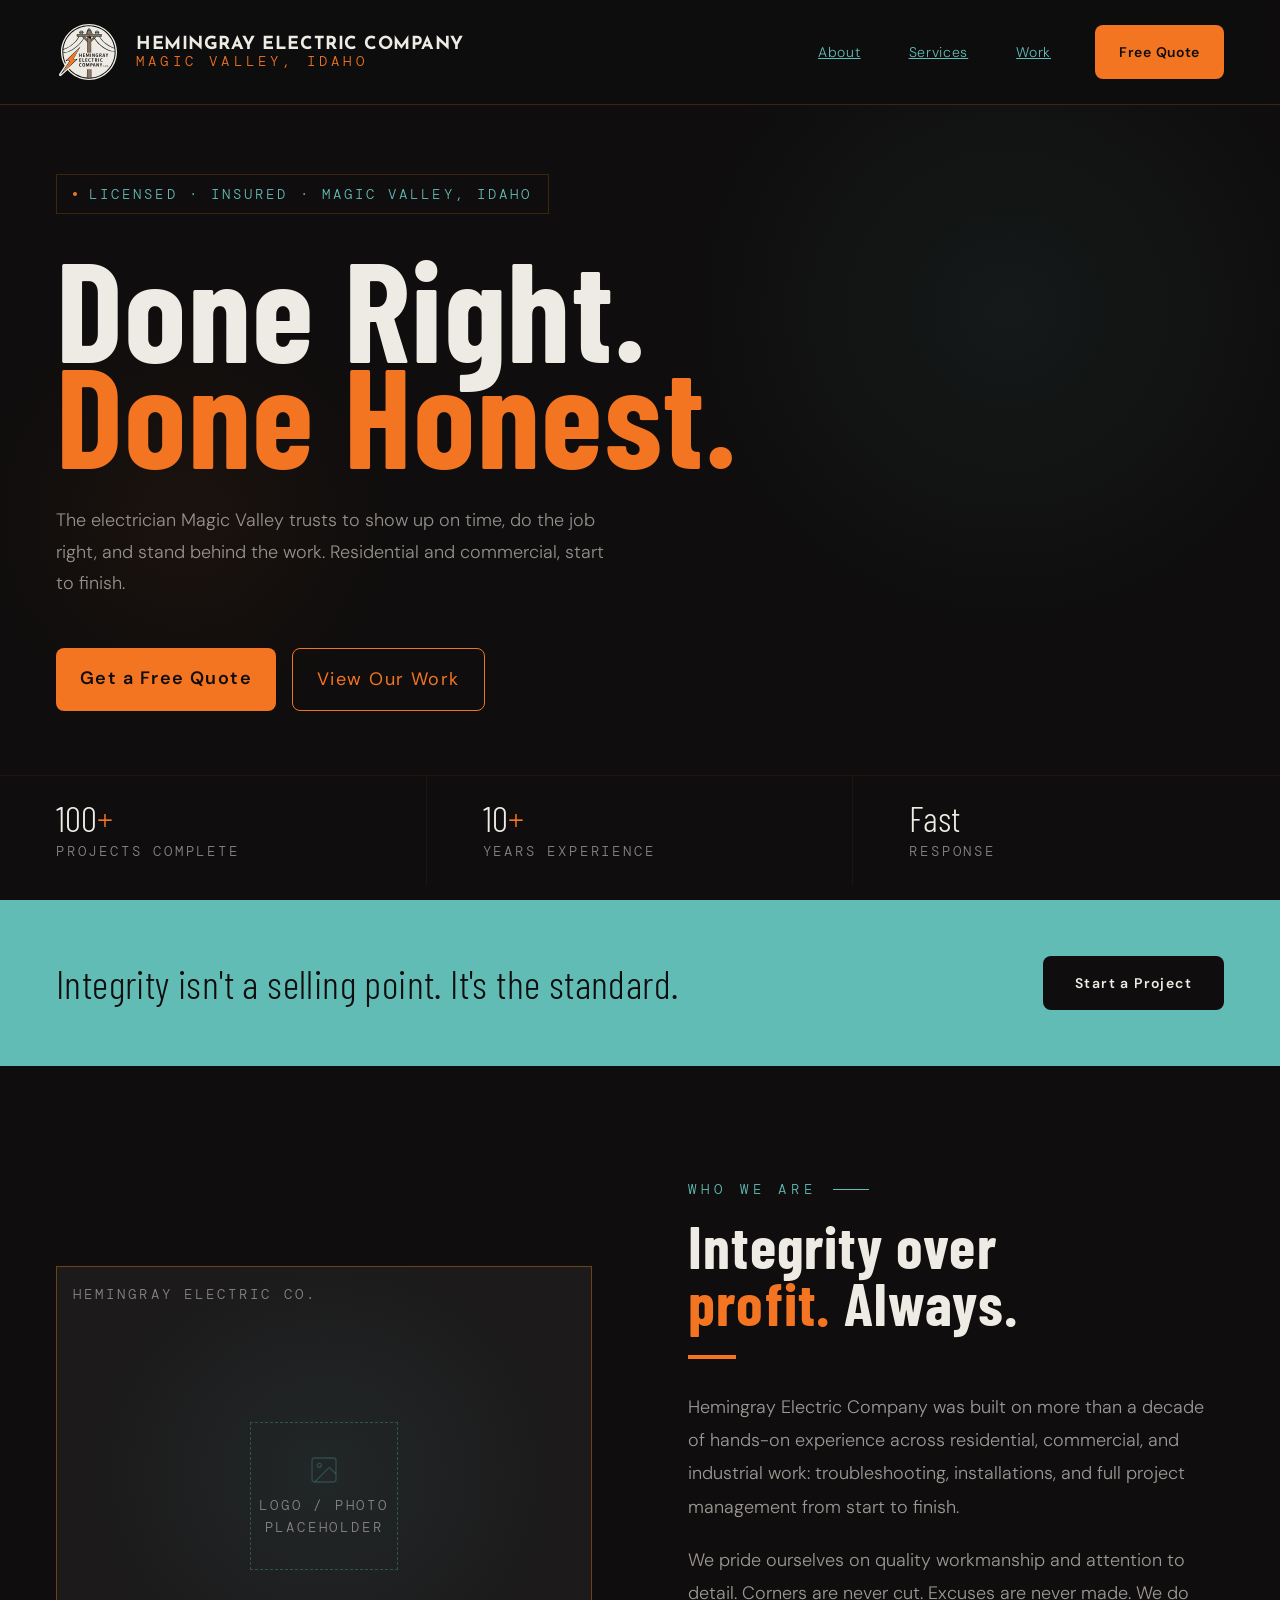
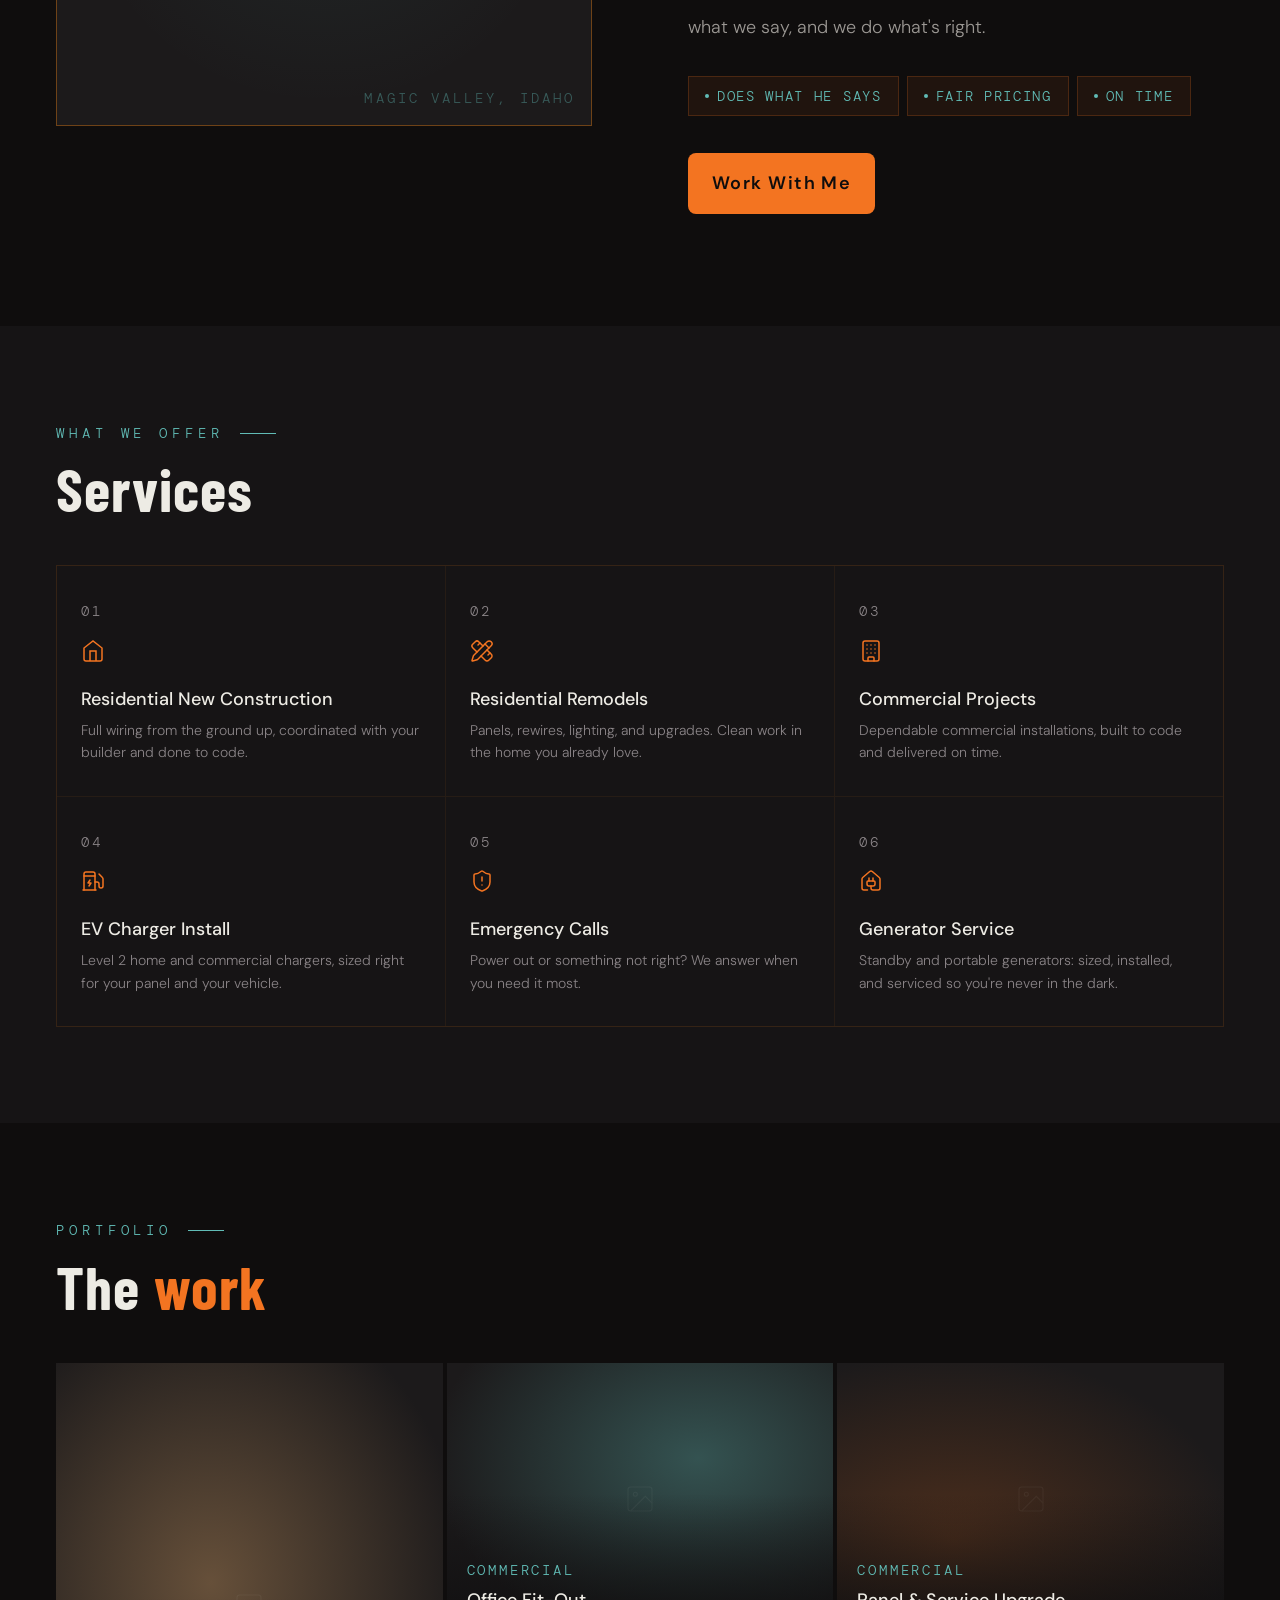
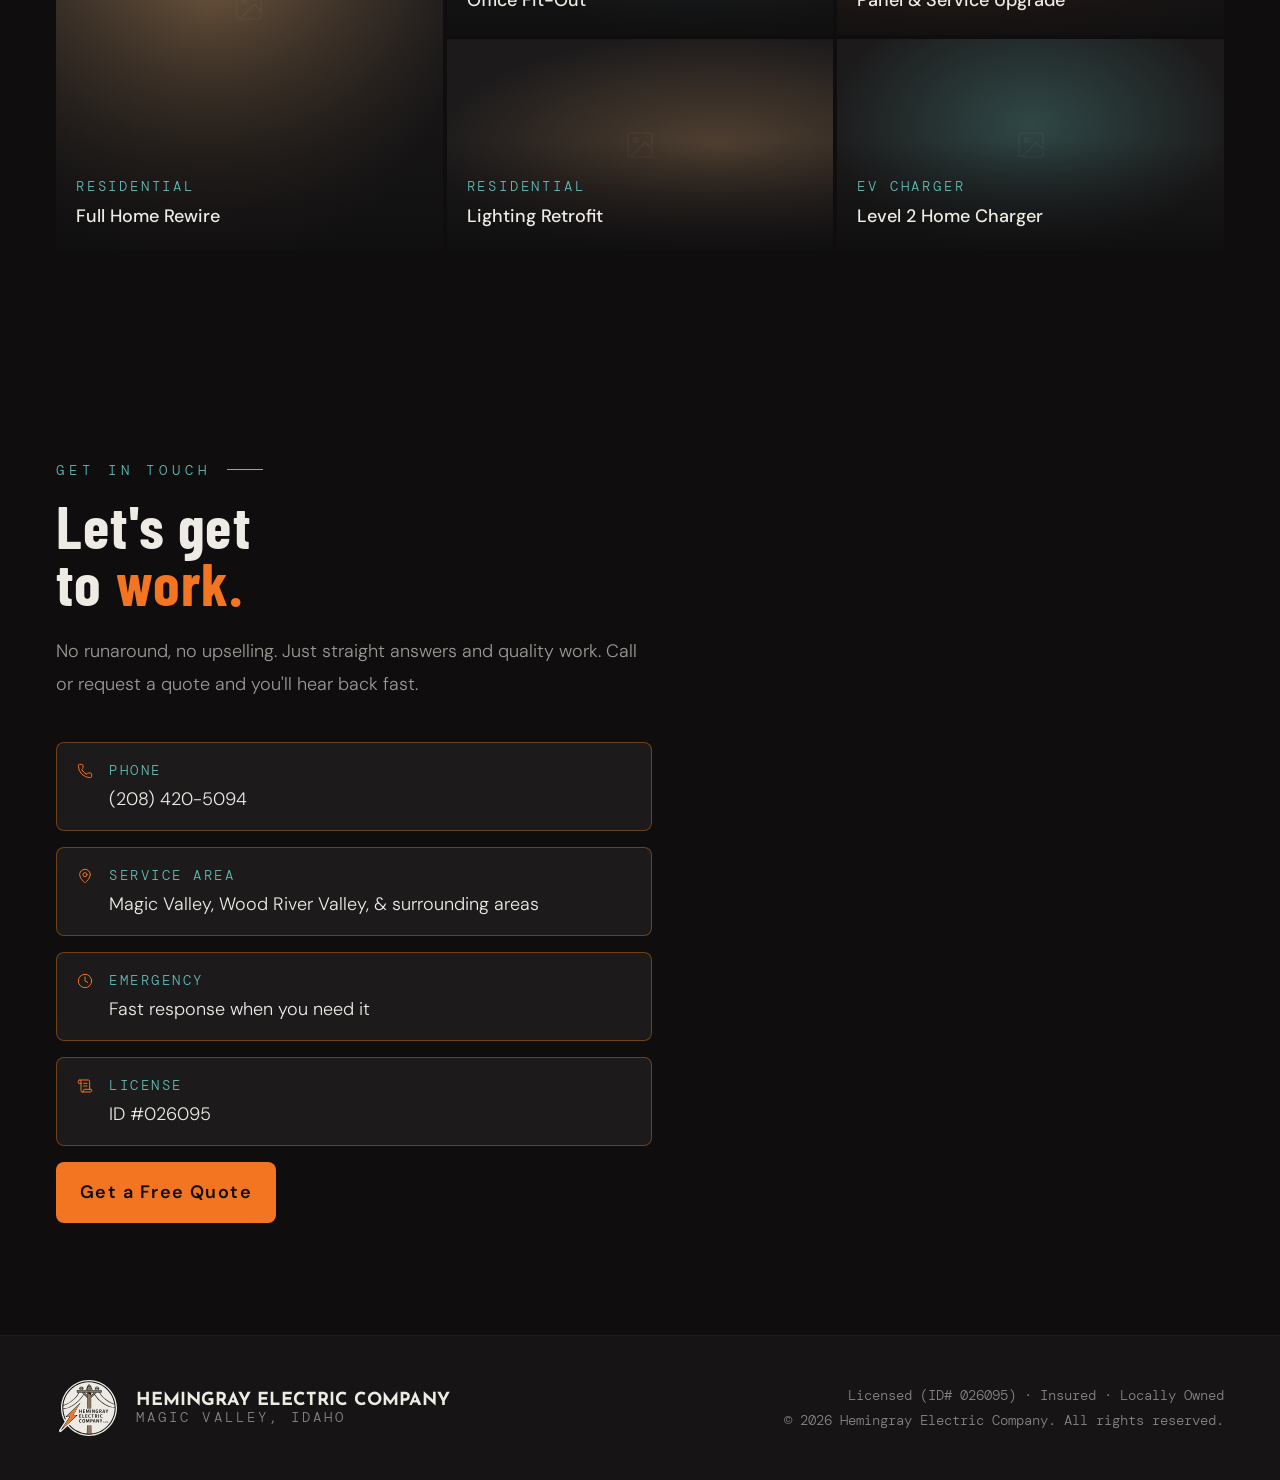
==== indexsoon.html @ c5ca1767 "unified icons from lucide 1.5pt" ====
<!DOCTYPE html>
<html lang="en-US">
<head>
<meta charset="UTF-8">
<meta name="viewport" content="width=device-width, initial-scale=1.0">
<title>Hemingray Electric Company | Licensed Electrician in Twin Falls & Magic Valley, Idaho</title>
<meta name="description" content="Hemingray Electric Company. Licensed, insured electrician serving Twin Falls, Jerome & Gooding Counties. Residential, commercial, EV chargers, generators & emergency calls. Honest work. Fair pricing.">
<meta property="og:title" content="Hemingray Electric Company | Magic Valley, Idaho">
<meta property="og:description" content="The electrician Magic Valley trusts. Residential, commercial, and emergency electrical services.">
<meta property="og:type" content="website">
<meta property="og:url" content="https://hemingrayelectric.com/">
<meta property="og:image" content="https://hemingrayelectric.com/img/og-image.png">
<meta property="og:locale" content="en_US">
<meta name="twitter:card" content="summary_large_image">
<meta name="twitter:title" content="Hemingray Electric Company | Twin Falls, Idaho">
<meta name="twitter:description" content="Licensed electrician serving Magic Valley. Residential, commercial, EV, generators, and emergency calls.">
<link rel="preconnect" href="https://fonts.googleapis.com">
<link href="https://fonts.googleapis.com/css2?family=Barlow+Condensed:wght@600;700;800&family=Josefin+Sans:wght@600;700&family=DM+Sans:ital,wght@0,300;0,400;0,500;1,300&family=DM+Mono:wght@400;500&display=swap" rel="stylesheet">
<link rel="stylesheet" href="css/styles.css">
<link rel="canonical" href="https://hemingrayelectric.com/">
<link rel="sitemap" type="application/xml" href="/sitemap.xml">
<script type="application/ld+json">
{
  "@context": "https://schema.org",
  "@type": ["LocalBusiness", "Electrician"],
  "name": "Hemingray Electric Company",
  "url": "https://hemingrayelectric.com",
  "telephone": "+12084205094",
  "description": "Licensed electrician serving Magic Valley, Idaho. Residential, commercial, EV chargers, generators, and emergency calls.",
  "address": {
    "@type": "PostalAddress",
    "addressLocality": "Twin Falls",
    "addressRegion": "ID",
    "addressCountry": "US"
  },
  "areaServed": ["Twin Falls County", "Jerome County", "Gooding County"],
  "priceRange": "$$",
  "openingHours": "Mo-Su 00:00-23:59",
  "hasOfferCatalog": {
    "@type": "OfferCatalog",
    "name": "Electrical Services",
    "itemListElement": [
      { "@type": "Offer", "itemOffered": { "@type": "Service", "name": "Residential Electrical" } },
      { "@type": "Offer", "itemOffered": { "@type": "Service", "name": "Commercial Electrical" } },
      { "@type": "Offer", "itemOffered": { "@type": "Service", "name": "EV Charger Installation" } },
      { "@type": "Offer", "itemOffered": { "@type": "Service", "name": "Emergency Electrical Service" } },
      { "@type": "Offer", "itemOffered": { "@type": "Service", "name": "Generator Installation" } }
    ]
  }
}
</script>
<!-- NOTE: aggregateRating intentionally omitted until real Google reviews exist. When they do,
     add it back here with the TRUE values, e.g.:
     "aggregateRating": { "@type": "AggregateRating", "ratingValue": "X.X", "reviewCount": "N", "bestRating": "5" }
     The numbers must match the live Google rating exactly, or Google can flag the markup. -->
</head>
<body>

<!-- SKIP LINK -->
<a class="skip-link" href="#main-content">Skip to main content</a>

<!-- MOBILE DRAWER -->
<nav class="mobile-drawer" id="mobileDrawer" aria-label="Mobile navigation" aria-hidden="true">
  <a href="#about" onclick="closeDrawer()">About</a>
  <a href="#services" onclick="closeDrawer()">Services</a>
  <a href="#work" onclick="closeDrawer()">Work</a>
  <a href="#contact" class="btn-primary" onclick="closeDrawer()">Get a Free Quote</a>
</nav>
<!-- PRIMARY NAV -->
<header>
  <nav aria-label="Primary navigation">
    <div class="nav-wrap">
      <a class="nav-logo" href="#main-content" aria-label="Hemingray Electric Company, home">
        <img
          src="img/hemingray-logo.svg"
          alt="Hemingray Electric logo"
          class="nav-logo-mark"
        />
        <div class="nav-wordmark">
          <span class="nav-name">Hemingray Electric Company</span>
          <span class="nav-location">Magic Valley, Idaho</span>
        </div>
      </a>

      <ul class="nav-links">
        <li><a href="#about">About</a></li>
        <li><a href="#services">Services</a></li>
        <li><a href="#work">Work</a></li>
        <li><a href="#contact" class="btn-primary">Free Quote</a></li>
      </ul>

      <button
        class="nav-hamburger"
        id="hamburgerBtn"
        aria-label="Open navigation menu"
        aria-expanded="false"
        aria-controls="mobileDrawer"
      >
        <span></span><span></span><span></span>
      </button>
    </div>
  </nav>
</header>

<!-- MAIN CONTENT -->
<main id="main-content">

  <!-- HERO -->
  <section class="hero" aria-labelledby="hero-heading">
    <div class="hero-ambient" aria-hidden="true">
      <div class="hero-glow-a"></div>
      <div class="hero-glow-b"></div>
    </div>

    <div class="hero-body">
      <div class="hero-badge" role="note">
        <span class="hero-badge-pulse" aria-hidden="true"></span>
        <span class="hero-badge-text">Licensed · Insured · Magic Valley, Idaho</span>
      </div>

      <h1 class="hero-h1" id="hero-heading">
        <span class="sr-only">Magic Valley's Electrician. </span>Done Right.<br><span class="accent">Done Honest.</span>
      </h1>

      <p class="hero-desc">
        The electrician Magic Valley trusts to show up on time, do the job right, and stand behind the work. Residential and commercial, start to finish.
      </p>

      <div class="hero-actions">
        <a href="#contact" class="btn-primary">Get a Free Quote</a>
        <a href="#work" class="btn-ghost">View Our Work</a>
      </div>
    </div>

    <div class="hero-stats" role="list" aria-label="Business highlights">
      <div class="hstat" role="listitem">
        <div class="hstat-num">100<span class="h-accent">+</span></div>
        <div class="hstat-label">Projects Complete</div>
      </div>
      <div class="hstat" role="listitem">
        <div class="hstat-num">10<span class="h-accent">+</span></div>
        <div class="hstat-label">Years Experience</div>
      </div>
      <div class="hstat" role="listitem">
        <div class="hstat-num">Fast</div>
        <div class="hstat-label">Response</div>
      </div>
    </div>
  </section>

  <!-- STATEMENT STRIP -->
  <section aria-label="Brand statement">
    <div class="statement">
      <div class="wrap">
        <p class="statement-text">Integrity isn't a selling point. It's the standard.</p>
        <a href="#contact" class="statement-action">Start a Project</a>
      </div>
    </div>
  </section>

  <!-- ABOUT -->
  <section class="about" id="about" aria-labelledby="about-heading">
    <div class="about-visual" role="img" aria-label="Logo or project photo placeholder">
      <div class="about-visual-glow" aria-hidden="true"></div>
      <div class="about-logo-ph">
        <svg viewBox="0 0 24 24" fill="none" stroke="currentColor" stroke-width="1" aria-hidden="true">
          <rect x="3" y="3" width="18" height="18" rx="2"/>
          <circle cx="8.5" cy="8.5" r="1.5"/>
          <polyline points="21 15 16 10 5 21"/>
        </svg>
        <span>Logo / Photo<br>Placeholder</span>
      </div>
      <span class="about-corner tl" aria-hidden="true">Hemingray Electric Co.</span>
      <span class="about-corner br" aria-hidden="true">Magic Valley, Idaho</span>
    </div>

    <div class="about-content">
      <div class="eyebrow" aria-label="Who we are">Who We Are</div>
      <h2 class="section-title br" id="about-heading">Integrity over&NewLine;<span class="t-primary">profit.</span> Always.
      </h2>
      <div class="about-rule" aria-hidden="true"></div>
      <p class="body-text">
        Hemingray Electric Company was built on more than a decade of hands-on experience across residential, commercial, and industrial work: troubleshooting, installations, and full project management from start to finish.
      </p>
      <p class="body-text" style="margin-top: 1rem;">
        We pride ourselves on quality workmanship and attention to detail. Corners are never cut. Excuses are never made. We do what we say, and we do what's right.
      </p>
      <div class="about-pills" role="list" aria-label="Business values">
        <span class="pill" role="listitem"><span class="pill-dot" aria-hidden="true"></span><span class="pill-label">Does What He Says</span></span>
        <span class="pill" role="listitem"><span class="pill-dot" aria-hidden="true"></span><span class="pill-label">Fair Pricing</span></span>
        <span class="pill" role="listitem"><span class="pill-dot" aria-hidden="true"></span><span class="pill-label">On Time</span></span>
      </div>
      <a href="#contact" class="btn-primary" style="margin-top: 0.5rem; display: inline-block;">Work With Me</a>
    </div>
  </section>

  <!-- SERVICES -->
  <!-- Solar and Agricultural cards removed per owner. Remaining services renumbered 01–06. -->
  <section class="services" id="services" aria-labelledby="services-heading">
    <div class="wrap">
      <div class="eyebrow">What We Offer</div>
      <h2 class="section-title" id="services-heading">Services</h2>
      <div class="services-grid" role="list">

      <article class="svc-card" role="listitem">
        <div class="svc-num" aria-hidden="true">01</div>
        <svg class="svc-icon" viewBox="0 0 24 24" fill="none" stroke="currentColor" stroke-width="1.5" aria-hidden="true"><path d="M3 9l9-7 9 7v11a2 2 0 0 1-2 2H5a2 2 0 0 1-2-2z"/><polyline points="9 22 9 12 15 12 15 22"/></svg>
        <h3 class="svc-name">Residential New Construction</h3>
        <p class="svc-desc">Full wiring from the ground up, coordinated with your builder and done to code.</p>
      </article>

      <article class="svc-card" role="listitem">
        <div class="svc-num" aria-hidden="true">02</div>
        <svg class="svc-icon" viewBox="0 0 24 24" fill="none" stroke="currentColor" stroke-width="1.5" stroke-linecap="round" stroke-linejoin="round"><path d="M13 7 8.7 2.7a2.41 2.41 0 0 0-3.4 0L2.7 5.3a2.41 2.41 0 0 0 0 3.4L7 13"/><path d="m8 6 2-2"/><path d="m18 16 2-2"/><path d="m17 11 4.3 4.3c.94.94.94 2.46 0 3.4l-2.6 2.6c-.94.94-2.46.94-3.4 0L11 17"/><path d="M21.174 6.812a1 1 0 0 0-3.986-3.987L3.842 16.174a2 2 0 0 0-.5.83l-1.321 4.352a.5.5 0 0 0 .623.622l4.353-1.32a2 2 0 0 0 .83-.497z"/><path d="m15 5 4 4"/></svg>
        <h3 class="svc-name">Residential Remodels</h3>
        <p class="svc-desc">Panels, rewires, lighting, and upgrades. Clean work in the home you already love.</p>
      </article>

      <article class="svc-card" role="listitem">
        <div class="svc-num" aria-hidden="true">03</div>
        <svg class="svc-icon" viewBox="0 0 24 24" fill="none" stroke="currentColor" stroke-width="1.5" stroke-linecap="round" stroke-linejoin="round"><path d="M12 10h.01"/><path d="M12 14h.01"/><path d="M12 6h.01"/><path d="M16 10h.01"/><path d="M16 14h.01"/><path d="M16 6h.01"/><path d="M8 10h.01"/><path d="M8 14h.01"/><path d="M8 6h.01"/><path d="M9 22v-3a1 1 0 0 1 1-1h4a1 1 0 0 1 1 1v3"/><rect x="4" y="2" width="16" height="20" rx="2"/></svg>
        <h3 class="svc-name">Commercial Projects</h3>
        <p class="svc-desc">Dependable commercial installations, built to code and delivered on time.</p>
      </article>

      <article class="svc-card" role="listitem">
        <div class="svc-num" aria-hidden="true">04</div>
        <svg class="svc-icon" viewBox="0 0 24 24" fill="none" stroke="currentColor" stroke-width="1.5" stroke-linecap="round" stroke-linejoin="round" ><path d="M14 13h2a2 2 0 0 1 2 2v2a2 2 0 0 0 4 0v-6.998a2 2 0 0 0-.59-1.42L18 5"/><path d="M14 21V5a2 2 0 0 0-2-2H5a2 2 0 0 0-2 2v16"/><path d="M2 21h13"/><path d="M3 7h11"/><path d="m9 11-2 3h3l-2 3"/></svg>
        <h3 class="svc-name">EV Charger Install</h3>
        <p class="svc-desc">Level 2 home and commercial chargers, sized right for your panel and your vehicle.</p>
      </article>

      <article class="svc-card" role="listitem">
        <div class="svc-num" aria-hidden="true">05</div>
        <svg class="svc-icon"viewBox="0 0 24 24" fill="none" stroke="currentColor" stroke-width="1.5" stroke-linecap="round" stroke-linejoin="round"><path d="M20 13c0 5-3.5 7.5-7.66 8.95a1 1 0 0 1-.67-.01C7.5 20.5 4 18 4 13V6a1 1 0 0 1 1-1c2 0 4.5-1.2 6.24-2.72a1.17 1.17 0 0 1 1.52 0C14.51 3.81 17 5 19 5a1 1 0 0 1 1 1z"/><path d="M12 8v4"/><path d="M12 16h.01"/></svg>
        <h3 class="svc-name">Emergency Calls</h3>
        <p class="svc-desc">Power out or something not right? We answer when you need it most.</p>
      </article>

      <article class="svc-card" role="listitem">
        <div class="svc-num" aria-hidden="true">06</div>
        <svg class="svc-icon" viewBox="0 0 24 24" fill="none" stroke="currentColor" stroke-width="1.5" stroke-linecap="round" stroke-linejoin="round"><path d="M10 12V8.964"/><path d="M14 12V8.964"/><path d="M15 12a1 1 0 0 1 1 1v2a2 2 0 0 1-2 2h-4a2 2 0 0 1-2-2v-2a1 1 0 0 1 1-1z"/><path d="M8.5 21H5a2 2 0 0 1-2-2v-9a2 2 0 0 1 .709-1.528l7-6a2 2 0 0 1 2.582 0l7 6A2 2 0 0 1 21 10v9a2 2 0 0 1-2 2h-5a2 2 0 0 1-2-2v-2"/></svg>
        <h3 class="svc-name">Generator Service</h3>
        <p class="svc-desc">Standby and portable generators: sized, installed, and serviced so you're never in the dark.</p>
      </article>

    </div><!-- /.services-grid -->
    </div><!-- /.wrap -->
  </section>

  <!-- WORK: placeholder cells. Solar (was "Industrial / Rooftop Array") and Agricultural
       cells swapped to offered categories. Replace ALL of these with REAL project photos +
       captions before launch; the brief requires real work, no stock. -->
  <section class="work" id="work" aria-labelledby="work-heading">
    <div class="eyebrow">Portfolio</div>
    <h2 class="section-title" id="work-heading">The <span class="t-primary">work</span></h2>
    <div class="work-grid" role="list">

      <article class="w-cell feature" role="listitem" aria-label="Residential full rewire project">
        <div class="w-bg w-bg-1" aria-hidden="true"></div>
        <div class="w-ph" aria-hidden="true"><svg viewBox="0 0 24 24" fill="none" stroke="currentColor" stroke-width="0.8"><rect x="3" y="3" width="18" height="18" rx="2"/><circle cx="8.5" cy="8.5" r="1.5"/><polyline points="21 15 16 10 5 21"/></svg></div>
        <div class="w-info"><div class="w-cat">Residential</div><div class="w-title">Full Home Rewire</div></div>
      </article>

      <article class="w-cell" role="listitem" aria-label="Commercial office fit-out project">
        <div class="w-bg w-bg-2" aria-hidden="true"></div>
        <div class="w-ph" aria-hidden="true"><svg viewBox="0 0 24 24" fill="none" stroke="currentColor" stroke-width="0.8"><rect x="3" y="3" width="18" height="18" rx="2"/><circle cx="8.5" cy="8.5" r="1.5"/><polyline points="21 15 16 10 5 21"/></svg></div>
        <div class="w-info"><div class="w-cat">Commercial</div><div class="w-title">Office Fit-Out</div></div>
      </article>

      <article class="w-cell" role="listitem" aria-label="Commercial panel and service upgrade project">
        <div class="w-bg w-bg-3" aria-hidden="true"></div>
        <div class="w-ph" aria-hidden="true"><svg viewBox="0 0 24 24" fill="none" stroke="currentColor" stroke-width="0.8"><rect x="3" y="3" width="18" height="18" rx="2"/><circle cx="8.5" cy="8.5" r="1.5"/><polyline points="21 15 16 10 5 21"/></svg></div>
        <div class="w-info"><div class="w-cat">Commercial</div><div class="w-title">Panel &amp; Service Upgrade</div></div>
      </article>

      <article class="w-cell" role="listitem" aria-label="Residential lighting retrofit project">
        <div class="w-bg w-bg-4" aria-hidden="true"></div>
        <div class="w-ph" aria-hidden="true"><svg viewBox="0 0 24 24" fill="none" stroke="currentColor" stroke-width="0.8"><rect x="3" y="3" width="18" height="18" rx="2"/><circle cx="8.5" cy="8.5" r="1.5"/><polyline points="21 15 16 10 5 21"/></svg></div>
        <div class="w-info"><div class="w-cat">Residential</div><div class="w-title">Lighting Retrofit</div></div>
      </article>

      <article class="w-cell" role="listitem" aria-label="EV charger level 2 installation">
        <div class="w-bg w-bg-5" aria-hidden="true"></div>
        <div class="w-ph" aria-hidden="true"><svg viewBox="0 0 24 24" fill="none" stroke="currentColor" stroke-width="0.8"><rect x="3" y="3" width="18" height="18" rx="2"/><circle cx="8.5" cy="8.5" r="1.5"/><polyline points="21 15 16 10 5 21"/></svg></div>
        <div class="w-info"><div class="w-cat">EV Charger</div><div class="w-title">Level 2 Home Charger</div></div>
      </article>

    </div>
  </section>

  <!-- REVIEWS SECTION REMOVED: no Google review data yet.
       Showing star ratings or testimonials with zero real reviews is an FTC issue and
       invalid structured data. When real Google reviews exist, restore a #reviews section
       here (heading was "What clients say"), add the "Reviews" nav links back, and re-add
       aggregateRating in the JSON-LD with the TRUE rating and count. -->

  <!-- CONTACT -->
  <section class="contact" id="contact" aria-labelledby="contact-heading">
    <div class="contact-info">
      <div class="eyebrow">Get in Touch</div>
      <h2 class="section-title br" id="contact-heading">Let's get&NewLine;to <span class="t-primary">work.</span>
      </h2>
      <p class="body-text">
        No runaround, no upselling. Just straight answers and quality work. Call or request a quote and you'll hear back fast.
      </p>
      <div class="contact-details" style="margin-top: 2.5rem;">
        <a href="tel:+12084205094" class="cd-row" aria-label="Call us at (208) 420-5094">
          <svg class="cd-icon" viewBox="0 0 24 24" fill="none" stroke="currentColor" stroke-width="1.5" stroke-linecap="round" stroke-linejoin="round"><path d="M13.832 16.568a1 1 0 0 0 1.213-.303l.355-.465A2 2 0 0 1 17 15h3a2 2 0 0 1 2 2v3a2 2 0 0 1-2 2A18 18 0 0 1 2 4a2 2 0 0 1 2-2h3a2 2 0 0 1 2 2v3a2 2 0 0 1-.8 1.6l-.468.351a1 1 0 0 0-.292 1.233 14 14 0 0 0 6.392 6.384"/></svg>
          <div>
            <span class="cd-label">Phone</span>
            <span class="cd-value">(208) 420-5094</span>
          </div>
        </a>
        <div class="cd-row">
          <svg class="cd-icon" viewBox="0 0 24 24" fill="none" stroke="currentColor" stroke-width="1.5" stroke-linecap="round" stroke-linejoin="round" ><path d="M20 10c0 4.993-5.539 10.193-7.399 11.799a1 1 0 0 1-1.202 0C9.539 20.193 4 14.993 4 10a8 8 0 0 1 16 0"/><circle cx="12" cy="10" r="3"/></svg>
          <div>
            <span class="cd-label">Service Area</span>
            <span class="cd-value">Magic Valley, Wood River Valley, &amp; surrounding areas</span>
          </div>
        </div>
        <div class="cd-row">
          <svg class="cd-icon" viewBox="0 0 24 24" fill="none" stroke="currentColor" stroke-width="1.5" stroke-linecap="round" stroke-linejoin="round"><circle cx="12" cy="12" r="10"/><path d="M12 6v6l4 2"/></svg>
          <div>
            <span class="cd-label">Emergency</span>
            <span class="cd-value">Fast response when you need it</span>
          </div>
        </div>
        <div class="cd-row">
          <svg class="cd-icon" viewBox="0 0 24 24" fill="none" stroke="currentColor" stroke-width="1.5" stroke-linecap="round" stroke-linejoin="round"><path d="M15 12h-5"/><path d="M15 8h-5"/><path d="M19 17V5a2 2 0 0 0-2-2H4"/><path d="M8 21h12a2 2 0 0 0 2-2v-1a1 1 0 0 0-1-1H11a1 1 0 0 0-1 1v1a2 2 0 1 1-4 0V5a2 2 0 1 0-4 0v2a1 1 0 0 0 1 1h3"/></svg>
          <div>
            <span class="cd-label">License</span>
            <span class="cd-value">ID #026095</span>
          </div>
        </div>
        <a href="https://book.housecallpro.com/book/Hemingray-Electric-Company-LLC/0dcf97b1f2274ef288367f5e63f3eeb3?v2=true" target="_blank" rel="noopener" class="btn-primary" style="width: fit-content;" aria-label="Get a free quote, opens in new tab">Get a Free Quote</a>
      </div>
    </div>
  </section>

</main>

<!-- FOOTER -->
<footer>
  <div class="footer-wrap">
    <div class="footer-brand">
      <div class="footer-logo-ph" role="img" aria-label="Logo placeholder">
        <img
          src="img/hemingray-logo.svg"
          alt="Hemingray Electric logo"
          class="nav-logo-mark"
        />
      </div>
      <div>
        <div class="footer-name">Hemingray Electric Company</div>
        <div class="footer-loc">Magic Valley, Idaho</div>
      </div>
    </div>
    <div class="footer-right">
      <p class="footer-meta">Licensed (ID# 026095) · Insured · Locally Owned</p>
      <p class="footer-meta">© 2026 Hemingray Electric Company. All rights reserved.</p>
    </div>
  </div>
</footer>

<script>
  /* ─── Mobile Menu ─────────────────────────────────────────── */
  const btn    = document.getElementById('hamburgerBtn');
  const drawer = document.getElementById('mobileDrawer');

  function openDrawer() {
    drawer.classList.add('open');
    drawer.setAttribute('aria-hidden', 'false');
    btn.setAttribute('aria-expanded', 'true');
    btn.setAttribute('aria-label', 'Close navigation menu');
    document.body.style.overflow = 'hidden';
    const firstLink = drawer.querySelector('a');
    if (firstLink) firstLink.focus();
  }

  function closeDrawer() {
    drawer.classList.remove('open');
    drawer.setAttribute('aria-hidden', 'true');
    btn.setAttribute('aria-expanded', 'false');
    btn.setAttribute('aria-label', 'Open navigation menu');
    document.body.style.overflow = '';
    btn.focus();
  }

  btn.addEventListener('click', () => {
    drawer.classList.contains('open') ? closeDrawer() : openDrawer();
  });

  document.addEventListener('keydown', e => {
    if (e.key === 'Escape' && drawer.classList.contains('open')) closeDrawer();
  });

  drawer.addEventListener('keydown', e => {
    if (e.key !== 'Tab') return;
    const focusable = [...drawer.querySelectorAll('a, button, [tabindex]:not([tabindex="-1"])')];
    const first = focusable[0];
    const last  = focusable[focusable.length - 1];
    if (e.shiftKey && document.activeElement === first) {
      e.preventDefault(); last.focus();
    } else if (!e.shiftKey && document.activeElement === last) {
      e.preventDefault(); first.focus();
    }
  });

  /* ─── Form Validation (WCAG 3.3.1 / 3.3.3 / 4.1.2) ─────────
     This page currently uses a Housecall Pro booking link instead of an on-page form,
     so the validation logic is guarded behind a null check. If a <form> with fields
     #cf-name / #cf-message and a #cf-status live region is added later, this activates
     automatically. (Without the guard, form.addEventListener throws on this page.)
  ────────────────────────────────────────────────────────────── */
  const form   = document.querySelector('form');
  const status = document.getElementById('cf-status');

  if (form && status) {
    const rules = [
      {
        id:      'cf-name',
        errorId: 'cf-name-error',
        test:    v => v.trim().length >= 2,
        message: 'Please enter your full name (at least 2 characters).'
      },
      {
        id:      'cf-message',
        errorId: 'cf-message-error',
        test:    v => v.trim().length >= 10,
        message: 'Please describe your project (at least 10 characters).'
      }
    ];

    function setError(rule, show) {
      const input = document.getElementById(rule.id);
      const err   = document.getElementById(rule.errorId);
      if (!input || !err) return;
      input.setAttribute('aria-invalid', show ? 'true' : 'false');
      if (show) {
        err.textContent = rule.message;
        err.removeAttribute('hidden');
      } else {
        err.textContent = '';
        err.setAttribute('hidden', '');
      }
    }

    /* Live validation: clear errors as user corrects fields */
    rules.forEach(rule => {
      const input = document.getElementById(rule.id);
      if (!input) return;
      input.addEventListener('input', () => {
        if (input.getAttribute('aria-invalid') === 'true') {
          setError(rule, !rule.test(input.value));
        }
      });
      input.addEventListener('blur', () => {
        if (input.value.trim()) setError(rule, !rule.test(input.value));
      });
    });

    form.addEventListener('submit', e => {
      e.preventDefault();
      let firstInvalid = null;

      rules.forEach(rule => {
        const input = document.getElementById(rule.id);
        const fail  = !rule.test(input.value);
        setError(rule, fail);
        if (fail && !firstInvalid) firstInvalid = input;
      });

      if (firstInvalid) {
        firstInvalid.focus();
        status.textContent = 'Please correct the errors above and try again.';
        return;
      }

      status.textContent = 'Message sent! We\'ll be in touch within 1 business day.';
      form.reset();
      rules.forEach(rule => setError(rule, false));
    });
  }
</script>
</body>
</html>
---- css/styles.css ----
*, *::before, *::after { box-sizing: border-box; margin: 0; padding: 0; }

:root {
  /* Layout */
  --max-w:          144rem;
  --section-x:      5.6rem;    /* standard horizontal content padding  */

  /* Brand colours */
  --primary:        #f37421;   /* orange — CTAs, hover, accents          */
  --primary-hover:  #ED650D;   /* darker orange — hover/active state     */
  --secondary:      #61bcb6;   /* teal   — stars, tags, pills            */
  --tertiary:       #61bcb6;   /* tertiary — tertiary labels             */
  --black:          #0f0d0d;
  --off:            #edebe4;
  --mid:            #161415;
  --card:           #1c1a1b;
  --muted:          #8a8487;   /* 5.5:1 on --black — WCAG 1.4.3 AA    */
  --border:         rgba(243,133,16,0.07);  /* decorative only        */
  --border-ui:      rgba(243,133,16,0.38);  /* functional — 3:1 1.4.11 */
  --border-primary: rgba(243,133,16,0.2);

  /* Typography */
  --font-sans:    'DM Sans', sans-serif;
  --font-mono:    'DM Mono', monospace;
  --font-display: 'Barlow Condensed', sans-serif;
  --font-serif:   'Josefin Sans', sans-serif;

  /* Type Scale */
  --text-base: 1.8rem;          /* primary body copy                    */
  --text-xs:   1.4rem;          /* eyebrows, labels, meta, captions     */
  --text-sm:   1.6rem;          /* secondary / supporting body          */
  --text-md:   var(--text-base);/* primary body — nav links, body-text  */
  --text-lg:   2rem;            /* lead text / large body               */
  --text-xl:   2.4rem;          /* statement action, small headings     */
  --text-2xl:  3.6rem;          /* stat numbers                         */

  /* Motion */
  --transition: 0.2s;

  /* Radius */
  --radius: .8rem;
}

/* ============================================================
   WCAG 2.2 AA — GLOBAL FOCUS APPEARANCE (2.4.11)
============================================================ */

*:focus-visible {
  outline: 2px solid var(--primary);
  outline-offset: 0.4rem;
  border-radius: var(--radius);
}
*:focus:not(:focus-visible) { outline: none; }

/* WCAG 2.2 AA — TARGET SIZE MINIMUM (2.5.8) */
a, button, [role="button"], input, textarea, select, [tabindex="0"] {
  min-height: 2.4rem;
}

html { font-size: 62.5%; scroll-behavior: smooth; }

body {
  background: var(--black);
  color: var(--off);
  font-size: var(--text-md);
  font-family: var(--font-sans);
  font-weight: 300;
  line-height: 1.6;
  overflow-x: hidden;
}

/* ============================================================
   LAYOUT
============================================================ */
.wrap,
main {
  max-width: var(--max-w);
  margin-left: auto;
  margin-right: auto;
}
.wrap { width: 100%; }
main { overflow-x: hidden; }

.br {
  white-space: pre-line;
}

/* ============================================================
   SKIP LINK
============================================================ */
.skip-link {
  position: absolute; top: -100%; left: 1.6rem;
  background: var(--primary); color: var(--black);
  padding: 0.8rem 2rem; font-size: var(--text-xs); font-weight: 600;
  letter-spacing: 0.08em; text-decoration: none; z-index: 9999;
  transition: top var(--transition);
}
.skip-link:focus { top: 1.6rem; }

/* ============================================================
   TYPOGRAPHY HELPERS
============================================================ */
.eyebrow {
  font-family: var(--font-mono);
  font-size: var(--text-xs); letter-spacing: 0.35em; text-transform: uppercase;
  color: var(--tertiary); display: flex; align-items: center; gap: 1.6rem;
  margin-bottom: 1.6rem;
}
.eyebrow::after {
  content: ''; display: block; width: 3.6rem; height: 1px;
  background: var(--tertiary);
}

.section-title {
  font-family: var(--font-display);
  font-size: clamp(3.6rem, 5vw, 6rem);
  letter-spacing: 0.02em; line-height: 0.95;
  margin-bottom: 4.8rem;
}
.section-title .t-primary { color: var(--primary); }

.body-text {
  font-size: var(--text-md); line-height: 1.85;
  color: rgba(242,237,231,0.62);
  max-width: 54ch;
}

/* ============================================================
   BUTTONS — shared base, then per-variant
============================================================ */
.btn-primary,
.btn-ghost {
  padding: 1.6rem 2.4rem !important;
  font-size: var(--text-md);
  letter-spacing: 0.08em;
  text-decoration: none !important;
  display: inline-block;
  border-radius: var(--radius);
}

.btn-primary {
  background: var(--primary); color: var(--black) !important;
  font-weight: 600;
  transition: background var(--transition);
}
.btn-primary:hover,
.btn-primary:focus-visible {
  background: var(--primary-hover);
  outline: 2px solid var(--primary); outline-offset: 0.4rem;
}

.btn-ghost {
  border: 1px solid var(--primary); color: var(--primary);
  font-weight: 400;
  transition: border-color var(--transition);
}
.btn-ghost:hover,
.btn-ghost:focus-visible {
  border-color: rgba(242,237,231,0.35);
  outline: 2px solid var(--off); outline-offset: 0.4rem;
}

/* ============================================================
   NAV
============================================================ */
nav {
  position: fixed; top: 0; left: 0; right: 0; z-index: 200;
  padding: 0; display: flex; align-items: stretch;
  background: rgba(15,14,15,0.92);
  backdrop-filter: blur(12px);
  border-bottom: 1px solid var(--border-primary);
}
.nav-wrap {
  max-width: var(--max-w); margin: 0 auto; width: 100%;
  padding: 2rem var(--section-x);
  display: flex; align-items: center; justify-content: space-between;
}

.nav-logo {
  display: flex; align-items: center; gap: 1.6rem;
  text-decoration: none; flex-shrink: 0;
}
.nav-logo-mark {
  width: 6.4rem; height: 6.4rem; flex-shrink: 0;
  display: flex; align-items: center; justify-content: center;
}
.nav-logo-mark span {
  font-family: var(--font-mono);
  font-size: var(--text-xs); letter-spacing: 0.08em;
  text-transform: uppercase; color: var(--muted);
}
.nav-wordmark { line-height: 1; }
.nav-name {
  font-family: var(--font-serif);
  font-size: var(--text-md); font-weight: 700;
  letter-spacing: 0.03em; color: var(--off); display: block;
  text-transform: uppercase;
  line-height: var(--text-md);
}
.nav-location {
  font-family: var(--font-mono);
  font-size: var(--text-xs); letter-spacing: 0.3em; text-transform: uppercase;
  color: var(--primary); display: block;
  line-height: var(--text-xs);
}

.nav-links { display: flex; align-items: center; gap: 4rem; list-style: none; }

.nav-links a:not(.nav-cta) {
  color: var(--secondary); font-size: var(--text-xs); letter-spacing: 0.05em;
  text-decoration: underline; transition: color var(--transition);
  display: inline-flex; align-items: center; min-height: 4.4rem; padding: 0 0.4rem;
}
.nav-links a:not(.nav-cta):hover,
.nav-links a:not(.nav-cta):focus-visible { color: var(--off); }

.nav-cta {
  background: transparent; color: var(--primary);
  border: 1px solid var(--primary);
  padding: 0.8rem 2.4rem;
  font-size: var(--text-xs); font-weight: 500; letter-spacing: 0.08em;
  transition: background var(--transition), color var(--transition);
}
.nav-cta:hover,
.nav-cta:focus-visible {
  background: var(--primary); color: var(--black);
  outline: 2px solid var(--primary); outline-offset: 0.4rem;
}

/* Hamburger */
.nav-hamburger {
  display: none;
  flex-direction: column; gap: 0.4rem;
  background: none; border: none; cursor: pointer;
  padding: 0.4rem; z-index: 201;
}
.nav-hamburger span {
  display: block; width: 2.4rem; height: 2px;
  background: var(--off); border-radius: var(--radius);
  transition: transform 0.3s ease, opacity 0.3s ease;
}
.nav-hamburger[aria-expanded="true"] span:nth-child(1) { transform: translateY(0.8rem) rotate(45deg); }
.nav-hamburger[aria-expanded="true"] span:nth-child(2) { opacity: 0; }
.nav-hamburger[aria-expanded="true"] span:nth-child(3) { transform: translateY(-0.8rem) rotate(-45deg); }
.nav-hamburger:focus-visible { outline: 2px solid var(--primary); outline-offset: 0.4rem; }

/* Mobile drawer */
.mobile-drawer {
  display: none; visibility: hidden;
  position: fixed; inset: 0; z-index: 199;
  background: rgba(15,14,15,0.98); backdrop-filter: blur(16px);
  flex-direction: column;
  align-items: flex-start;
  justify-content: flex-start;            /* was: center */
  padding: 14rem var(--section-x) 4rem;   /* top padding clears the fixed nav */
  gap: 3.2rem;
  overflow-y: auto;                       /* the key addition */
  -webkit-overflow-scrolling: touch;
}
.mobile-drawer.open { display: flex; visibility: visible; }
.mobile-drawer a {
  color: var(--off); font-family: var(--font-serif);
  font-size: 3.6rem; font-weight: 700; text-decoration: none;
  letter-spacing: 0.01em; transition: color var(--transition);
  display: block; min-height: 4.4rem; padding: 0.4rem 0;
}
.mobile-drawer a:hover,
.mobile-drawer a:focus-visible { color: var(--primary); }
.mobile-drawer .drawer-cta {
  margin-top: 1.6rem;
  background: var(--primary); color: var(--black);
  padding: 1.6rem 4rem; border: none;
  font-family: var(--font-sans);
  font-size: var(--text-md); font-weight: 600; letter-spacing: 0.1em;
  text-decoration: none; display: inline-block;
}
.mobile-drawer .drawer-cta:hover,
.mobile-drawer .drawer-cta:focus-visible {
  background: var(--primary-hover);
  outline: 2px solid var(--primary); outline-offset: 0.4rem;
}
.mobile-drawer a.btn-primary,
.mobile-drawer .drawer-cta {
  display: inline-flex;
  align-items: center;
  min-height: auto;
}
.drawer-rule {
  width: 4rem; height: 1px; background: var(--border-primary); margin: 0.8rem 0;
}

/* ============================================================
   HERO
============================================================ */
.hero {
  position: relative; min-height: 100vh;
  display: flex; flex-direction: column;
  justify-content: center; overflow: hidden;
}
.hero-ambient { position: absolute; inset: 0; pointer-events: none; }
.hero-glow-a {
  position: absolute; width: 80rem; height: 80rem; border-radius: 50%;
  top: -10%; right: -10%;
  background: radial-gradient(circle, rgba(97,188,182,0.07) 0%, transparent 60%);
}
.hero-glow-b {
  position: absolute; width: 50rem; height: 50rem; border-radius: 50%;
  bottom: 15%; left: -5%;
  background: radial-gradient(circle, rgba(243,116,33,0.05) 0%, transparent 60%);
}

.hero-body {
  position: relative; z-index: 2;
  padding: 16rem var(--section-x) 6.4rem;
}
.hero-badge {
  display: inline-flex; align-items: center; gap: 1.2rem;
  border: 1px solid var(--border-primary);
  padding: 0.8rem 1.6rem; margin-bottom: 4rem;
}
.hero-badge-pulse {
  width: 0.4rem; height: 0.4rem; border-radius: 50%;
  background: var(--primary);
  animation: pulse 2.2s ease-in-out infinite;
}
@keyframes pulse { 0%,100%{opacity:1;transform:scale(1)} 50%{opacity:0.4;transform:scale(0.8)} }
.hero-badge-text {
  font-family: var(--font-mono);
  font-size: var(--text-xs); letter-spacing: 0.22em; text-transform: uppercase;
  color: var(--secondary);
}

.hero-h1 {
  font-family: var(--font-display);
  font-size: clamp(6rem, 11vw, 20rem);
  line-height: 0.75; letter-spacing: 0.01em; margin-bottom: 4rem;
}
.hero-h1 .accent { color: var(--primary); }

.hero-desc {
  font-size: var(--text-md); line-height: 1.75;
  color: rgba(242,237,231,0.58);
  max-width: 46ch; margin-bottom: 4.8rem;
}
.hero-actions { display: flex; gap: 1.6rem; flex-wrap: wrap; }

.hero-stats {
  position: relative; z-index: 2; width: 100%;
  display: grid; grid-template-columns: repeat(3, 1fr);
  border-top: 1px solid var(--border);
}
.hstat {
  padding: 2.4rem var(--section-x);
  border-right: 1px solid var(--border);
}
.hstat:last-child { border-right: none; }
.hstat-num { font-family: var(--font-display); font-size: var(--text-2xl); line-height: 1; color: var(--off); }
.hstat-num .h-accent { color: var(--primary); }
.hstat-label {
  font-family: var(--font-mono);
  font-size: var(--text-xs); letter-spacing: 0.2em; text-transform: uppercase;
  color: var(--muted); margin-top: 0.4rem;
}

/* ============================================================
   STATEMENT STRIP
============================================================ */
.statement { background: var(--secondary); }
.statement .wrap {
  padding: var(--section-x);
  display: grid; grid-template-columns: 1fr auto;
  align-items: center; gap: 4.8rem;
}
.statement-text {
  font-family: var(--font-display);
  font-size: clamp(2.4rem, 3.2vw, 4rem);
  color: var(--black); line-height: 1.05; letter-spacing: 0.01em;
}
.statement-action {
  background: var(--black); color: var(--off);
  padding: 1.6rem 3.2rem; font-size: var(--text-xs); font-weight: 600; letter-spacing: 0.1em;
  text-decoration: none; white-space: nowrap; flex-shrink: 0;
  transition: background var(--transition);
  border-radius: var(--radius);
  width: fit-content;
}
.statement-action:hover,
.statement-action:focus-visible {
  background: #1c1a1b;
  outline: 2px solid var(--black); outline-offset: 0.4rem;
}

/* ============================================================
   ABOUT
============================================================ */
.about {
  padding: 11.2rem var(--section-x);
  display: grid; grid-template-columns: 1fr 1fr; gap: 9.6rem;
  align-items: center;
}
.about-visual {
  position: relative; background: var(--card);
  border: 1px solid var(--border-ui); min-height: 46rem;
  display: flex; align-items: center; justify-content: center; overflow: hidden;
}
.about-visual-glow {
  position: absolute; inset: 0;
  background: radial-gradient(ellipse at 50% 45%, rgba(97,188,182,0.08) 0%, transparent 65%);
}
.about-logo-ph {
  position: relative; z-index: 1;
  width: 14.8rem; height: 14.8rem;
  border: 1px dashed rgba(97,188,182,0.3);
  display: flex; flex-direction: column;
  align-items: center; justify-content: center; gap: 0.8rem;
}
.about-logo-ph svg { width: 3.2rem; height: 3.2rem; color: rgba(97,188,182,0.25); }
.about-logo-ph span {
  font-family: var(--font-mono);
  font-size: var(--text-xs); letter-spacing: 0.2em;
  text-transform: uppercase; color: var(--muted); text-align: center;
}
.about-corner {
  position: absolute; font-family: var(--font-mono);
  font-size: var(--text-xs); letter-spacing: 0.22em;
  text-transform: uppercase; color: var(--muted);
}
.about-corner.tl { top: 1.6rem; left: 1.6rem; }
.about-corner.br { bottom: 1.6rem; right: 1.6rem; color: rgba(97,188,182,0.4); }

.about-content .section-title { margin-bottom: 2.4rem; }
.about-rule { width: 4.8rem; height: 0.4rem; background: var(--primary); margin-bottom: 3.2rem; }
.about-content .body-text { margin-bottom: 2rem; }

.about-pills { display: flex; flex-wrap: wrap; gap: 0.8rem; margin: 3.2rem 0; }
.pill {
  display: inline-flex; align-items: center; gap: 0.8rem;
  background: rgba(243,116,33,0.07); border: 1px solid rgba(243,116,33,0.2);
  padding: 0.8rem 1.6rem;
}
.pill-dot { width: 0.4rem; height: 0.4rem; border-radius: 50%; background: var(--secondary); flex-shrink: 0; }
.pill-label {
  font-family: var(--font-mono);
  font-size: var(--text-xs); letter-spacing: 0.12em; text-transform: uppercase; color: var(--secondary);
}

/* ============================================================
   SERVICES
============================================================ */
.services { padding: 9.6rem 0; background: var(--mid); }

.services .wrap,
.reviews .wrap {
  padding-left: var(--section-x);
  padding-right: var(--section-x);
}

.services-grid {
  display: grid; grid-template-columns: repeat(3, 1fr);
  gap: 1px; background: var(--border); border: 1px solid var(--border);
}

.svc-card,
.rv-card { border-top: 2px solid transparent; }

.svc-card:hover,
.svc-card:focus-within,
.rv-card:hover { border-top-color: var(--primary); }

.svc-card {
  background: var(--mid); padding: 3.2rem 2.4rem; position: relative;
  transition: border-color var(--transition), background var(--transition);
}
.svc-card:hover,
.svc-card:focus-within { background: var(--card); }

.svc-num {
  font-family: var(--font-mono);
  font-size: var(--text-xs); letter-spacing: 0.2em; text-transform: uppercase;
  color: var(--muted); margin-bottom: 1.6rem;
}
.svc-icon { width: 2.4rem; height: 2.4rem; margin-bottom: 1.6rem; color: var(--primary); }
.svc-name { font-size: var(--text-md); font-weight: 500; margin-bottom: 0.8rem; line-height: 1.3; }
.svc-desc { font-size: var(--text-xs); line-height: 1.6; color: var(--muted); }

/* ============================================================
   WORK SHOWCASE
============================================================ */
.work { padding: 9.6rem var(--section-x); }
.work-grid {
  display: grid; grid-template-columns: repeat(3, 1fr);
  grid-template-rows: 27.2rem 21.2rem;
  gap: 0.4rem; margin-top: 4.8rem;
}
.w-cell { position: relative; overflow: hidden; background: var(--card); }
.w-cell.feature { grid-row: span 2; }
.w-bg { position: absolute; inset: 0; transition: transform 0.45s ease; }
.w-cell:hover .w-bg,
.w-cell:focus-within .w-bg { transform: scale(1.04); }
.w-bg-1 { background: radial-gradient(ellipse at 40% 45%, rgba(163,124,83,0.55) 0%, var(--card) 78%); }
.w-bg-2 { background: radial-gradient(ellipse at 65% 35%, rgba(97,188,182,0.35) 0%, var(--card) 75%); }
.w-bg-3 { background: radial-gradient(ellipse at 30% 65%, rgba(243,116,33,0.22) 0%, var(--card) 75%); }
.w-bg-4 { background: radial-gradient(ellipse at 70% 50%, rgba(163,124,83,0.38) 0%, var(--card) 75%); }
.w-bg-5 { background: radial-gradient(ellipse at 50% 40%, rgba(97,188,182,0.28) 0%, var(--card) 75%); }
.w-info {
  position: absolute; inset: 0;
  background: linear-gradient(to top, rgba(15,14,15,0.88) 0%, transparent 52%);
  padding: 2rem; display: flex; flex-direction: column; justify-content: flex-end;
}
.w-cat {
  font-family: var(--font-mono);
  font-size: var(--text-xs); letter-spacing: 0.2em; text-transform: uppercase;
  color: var(--secondary); margin-bottom: 0.4rem;
}
.w-title { font-size: var(--text-md); font-weight: 500; }
.w-ph {
  position: absolute; inset: 0; display: flex;
  align-items: center; justify-content: center; opacity: 0.05;
}
.w-ph svg { width: 3.2rem; color: var(--off); }

/* ============================================================
   REVIEWS
============================================================ */
.reviews { padding: 9.6rem 0; background: var(--mid); border-top: 1px solid var(--border); }
.reviews-header {
  display: flex; align-items: flex-end;
  justify-content: space-between; gap: 3.2rem;
  margin-bottom: 4.8rem; flex-wrap: wrap;
}
.reviews-meta { display: flex; align-items: center; gap: 1.6rem; margin-top: 0.8rem; }
.reviews-stars { color: var(--secondary); font-size: var(--text-md); letter-spacing: 0.4rem; }
.reviews-rating {
  font-family: var(--font-mono);
  font-size: var(--text-xs); letter-spacing: 0.15em; color: var(--muted);
}
.reviews-source {
  font-family: var(--font-mono);
  font-size: var(--text-xs); letter-spacing: 0.2em; text-transform: uppercase;
  color: var(--muted); align-self: flex-end;
}
.reviews-grid {
  display: grid; grid-template-columns: repeat(3, 1fr); gap: 1px;
  background: var(--border); border: 1px solid var(--border);
}
.rv-card {
  background: var(--card); padding: 3.2rem;
  display: flex; flex-direction: column; gap: 1.6rem; position: relative;
  transition: border-color var(--transition);
}
.rv-stars { color: var(--secondary); font-size: var(--text-xs); letter-spacing: 0.4rem; }
.rv-quote {
  font-size: var(--text-md); line-height: 1.7;
  color: rgba(242,237,231,0.72);
  font-style: italic; flex: 1;
}
.rv-author { 
  background-color: transparent;
  border-top: 0px;
  margin-top: auto; }
.rv-name { font-family: var(--font-sans); font-size: var(--text-xs); font-weight: 500; color: var(--off); }
.rv-location {
  font-family: var(--font-mono);
  font-size: var(--text-xs); letter-spacing: 0.15em; text-transform: uppercase;
  color: var(--muted); margin-top: 0.4rem;
}

/* ============================================================
   CONTACT
============================================================ */
.contact {
  padding: 11.2rem var(--section-x);
  display: grid; grid-template-columns: 5fr 4fr; gap: 9.6rem;
  align-items: start;
}
.contact-info .section-title { margin-bottom: 2.4rem; }
.contact-info .body-text { margin-bottom: 4rem; }

.contact-details { display: flex; flex-direction: column; gap: 1.6rem; }
.cd-row {
  display: flex; align-items: flex-start; gap: 1.6rem;
  padding: 1.6rem 2rem;
  background: var(--card); border: 1px solid var(--border-ui);
  text-decoration: none; transition: border-color var(--transition);
  border-radius: var(--radius);
}
a.cd-row:hover,
a.cd-row:focus-visible { border-color: var(--primary); }
.cd-icon { width: 1.6rem; height: 1.6rem; color: var(--primary); flex-shrink: 0; margin-top: 0.4rem; }
.cd-label {
  font-family: var(--font-mono);
  font-size: var(--text-xs); letter-spacing: 0.18em; text-transform: uppercase;
  color: var(--tertiary); display: block; margin-bottom: 0.4rem;
}
.cd-value { font-size: var(--text-md); color: var(--off); }

/* Form */
.cf-fieldset { border: none; padding: 0; }
.cf-legend {
  font-family: var(--font-mono);
  font-size: var(--text-xs); letter-spacing: 0.3em; text-transform: uppercase;
  color: var(--tertiary); margin-bottom: 2.4rem;
}
.cf-grid { display: flex; flex-direction: column; gap: 1.6rem; }
.cf-row-2 { display: grid; grid-template-columns: 1fr 1fr; gap: 1.6rem; }
.cf-group { display: flex; flex-direction: column; gap: 0.8rem; }
.cf-label {
  font-family: var(--font-mono);
  font-size: var(--text-xs); letter-spacing: 0.2em; text-transform: uppercase; color: var(--muted);
}
.cf-input {
  background: var(--card); border: 1px solid var(--border-ui);
  color: var(--off); padding: 1.2rem 1.6rem;
  font-family: var(--font-sans); font-size: var(--text-md); width: 100%;
  transition: border-color var(--transition), box-shadow var(--transition);
  -webkit-appearance: none;
}
.cf-input:focus-visible {
  border-color: var(--primary);
  box-shadow: 0 0 0 0.4rem rgba(97,188,182,0.18);
}
.cf-input[aria-invalid="true"] {
  border-color: #e05c5c;
  box-shadow: 0 0 0 0.4rem rgba(224,92,92,0.15);
}
.cf-input::placeholder { color: var(--muted); }
textarea.cf-input { resize: vertical; min-height: 10.8rem; }

.cf-submit {
  background: var(--primary); color: var(--black); border: none;
  padding: 1.6rem 3.2rem; width: 100%;
  font-family: var(--font-sans);
  font-size: var(--text-md); font-weight: 600; letter-spacing: 0.08em;
  cursor: pointer; transition: background var(--transition);
}
.cf-submit:hover { background: var(--primary-hover); }
.cf-submit:focus-visible { outline: 2px solid var(--primary); outline-offset: 0.4rem; }

/* Error states — WCAG 3.3.1 / 3.3.3 */
.cf-error {
  font-family: var(--font-mono);
  font-size: var(--text-xs); letter-spacing: 0.1em;
  color: #e8817a;   /* 5.2:1 on --card ✓ */
  margin-top: 0.4rem; display: flex; align-items: center; gap: 0.8rem;
}
.cf-error::before { content: '▲'; font-size: var(--text-xs); flex-shrink: 0; }
.cf-error[hidden] { display: none; }
.cf-note {
  font-family: var(--font-mono);
  font-size: var(--text-xs); color: var(--muted);
  text-align: left; margin-top: 1.2rem;
}

/* ============================================================
   FOOTER
============================================================ */
footer { border-top: 1px solid var(--border); background: var(--mid);}
.footer-wrap {
  max-width: var(--max-w); margin: 0 auto;
  padding: 4rem var(--section-x);
  display: flex; align-items: center; justify-content: space-between;
  gap: 3.2rem; flex-wrap: wrap;
}
.footer-brand { display: flex; align-items: center; gap: 1.6rem; }
.footer-logo-ph {
  flex-shrink: 0;
  display: flex; align-items: center; justify-content: center;
}
.footer-logo-ph span { font-family: var(--font-mono); font-size: var(--text-xs); letter-spacing: 0.05em; color: var(--muted); }
.footer-name { font-family: var(--font-serif); font-size: var(--text-md); font-weight: 700; color: var(--off); text-transform: uppercase; line-height: var(--text-md);}
.footer-loc {
  font-family: var(--font-mono);
  font-size: var(--text-xs); letter-spacing: 0.22em;
  text-transform: uppercase; color: var(--muted);
  line-height: var(--text-xs);
}
.footer-right { text-align: right; }
.footer-meta { font-family: var(--font-mono); font-size: var(--text-xs); color: var(--muted); line-height: 1.8; }

/* ============================================================
   RESPONSIVE
============================================================ */
@media (max-width: 64rem) {
  .services-grid { grid-template-columns: repeat(1, 1fr); }
}

@media (max-width: 60rem) {
  .nav-wrap { padding: 1.6rem 2.4rem; }
  .nav-links { display: none; }
  .nav-hamburger { display: flex; }

  .hero-body { padding: 4.8rem 2.4rem 4.8rem; }
  .hero-stats { grid-template-columns: repeat(3, 1fr); }
  .hstat { padding: 2rem 2.4rem; }

  .statement .wrap { grid-template-columns: 1fr; gap: 2.4rem; padding: 4rem 2.4rem; }

  .about { grid-template-columns: 1fr; gap: 4rem; padding: 6.4rem 2.4rem; }
  .about-visual { min-height: 26rem; }

  .services { padding: 6.4rem 0; }
  .services .wrap,
  .reviews .wrap { padding-left: 2.4rem; padding-right: 2.4rem; }

  .work { padding: 6.4rem 2.4rem; }
  .work-grid { grid-template-columns: 1fr 1fr; grid-template-rows: 20rem 20rem 20rem; }
  .w-cell.feature { grid-row: span 1; }

  .reviews { padding: 6.4rem 0; }
  .reviews-grid { grid-template-columns: 1fr; }
  .reviews-header { flex-direction: column; align-items: flex-start; gap: 0.8rem; }

  .contact { grid-template-columns: 1fr; gap: 4.8rem; padding: 6.4rem 2.4rem; }
  .cf-row-2 { grid-template-columns: 1fr; }

  .footer-wrap { padding: 3.2rem 2.4rem; flex-direction: column; align-items: flex-start; gap: 2rem; }
  .footer-right { text-align: left; }
  nav {
    position: relative;   /* was fixed — now scrolls with the page */
  }
}

@media (max-width: 36.25rem) {
  .hero-h1 { font-size: clamp(4.8rem, 14vw, 8rem); }
  .hero-stats { grid-template-columns: 1fr; }
  .hstat { border-right: none; border-bottom: 1px solid var(--border); }
  .hstat:last-child { border-bottom: none; }
  .work-grid { grid-template-columns: 1fr; }
  .nav-wordmark {display: none;}
}

/* Screen-reader only utility (WCAG 1.3.1) */
.sr-only {
  position: absolute; width: 1px; height: 1px;
  padding: 0; margin: -1px; overflow: hidden;
  clip: rect(0,0,0,0); white-space: nowrap; border: 0;
}

@media (prefers-reduced-motion: reduce) {
  *, *::before, *::after {
    animation-duration: 0.01ms !important;
    animation-iteration-count: 1 !important;
    transition-duration: 0.01ms !important;
    scroll-behavior: auto !important;
  }
}
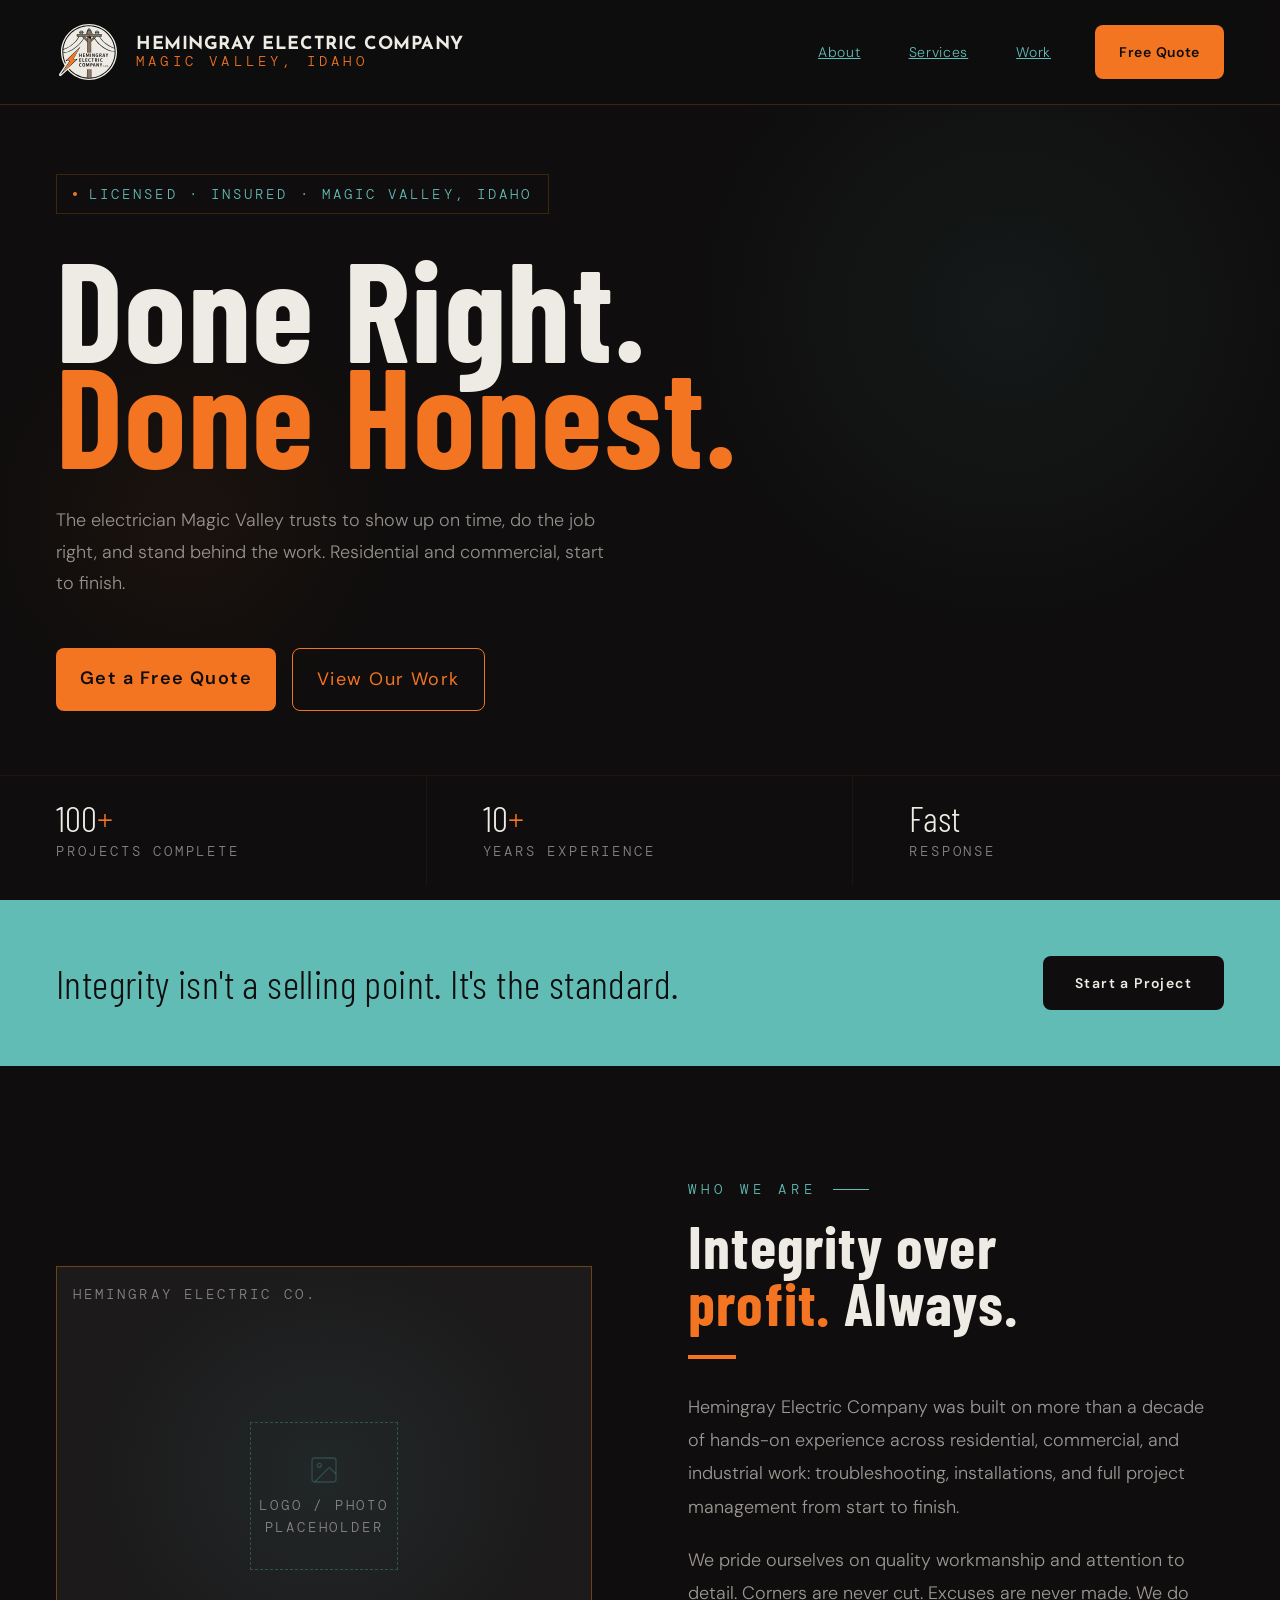
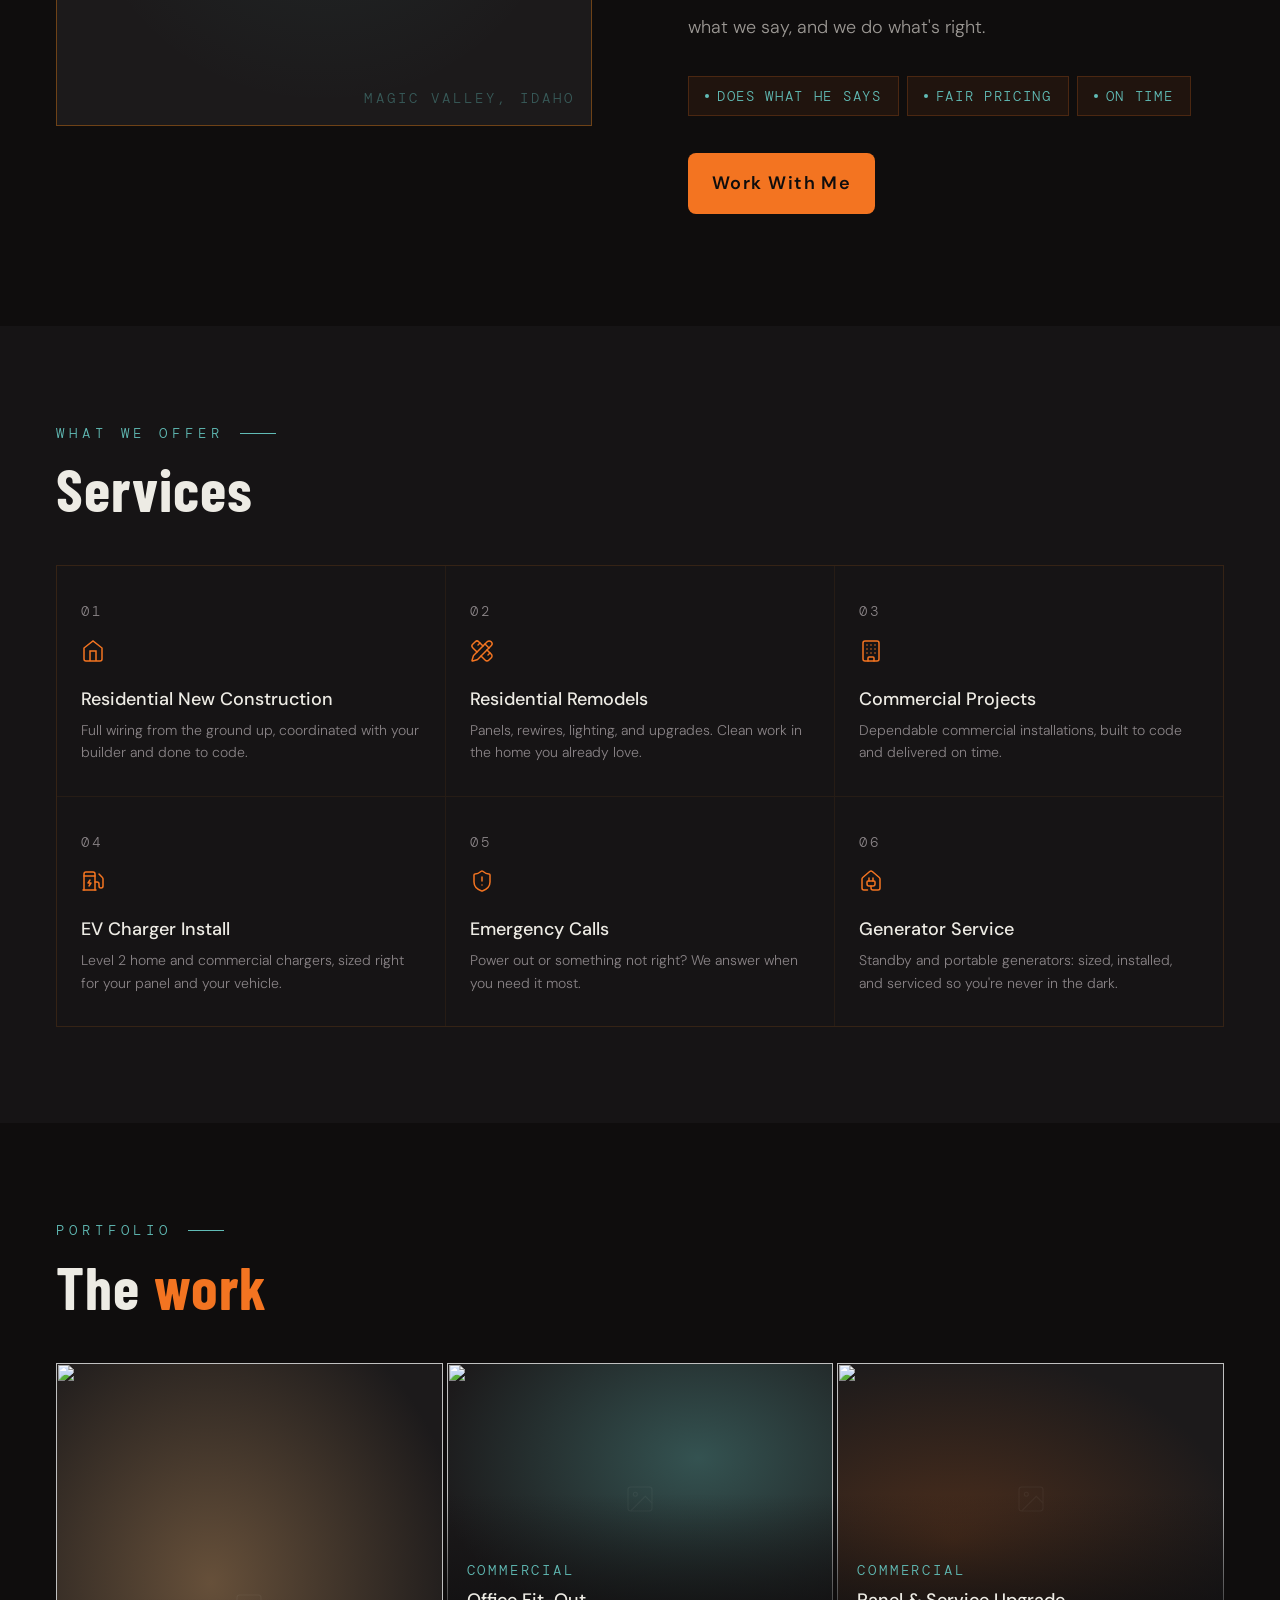
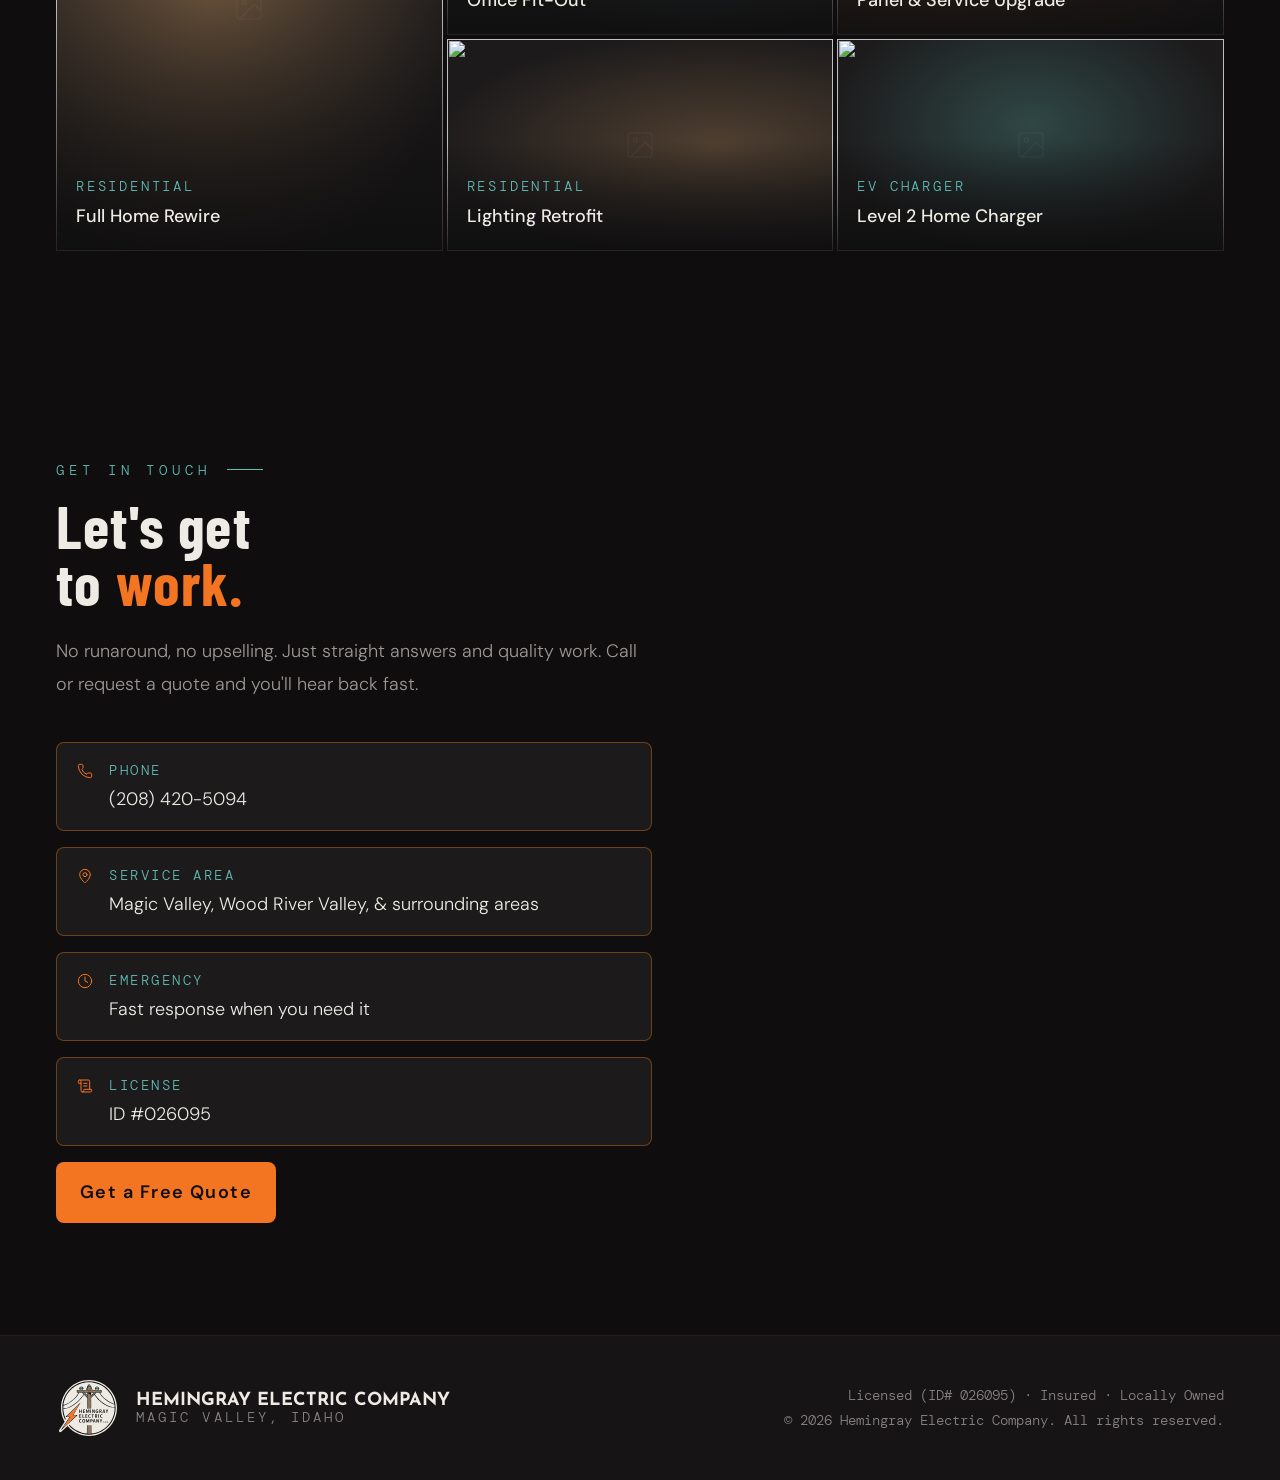
==== commit 1d2ad88e: "stubbing in images" ====
--- a/indexsoon.html
+++ b/indexsoon.html
@@ -257,31 +257,31 @@
     <div class="work-grid" role="list">
 
       <article class="w-cell feature" role="listitem" aria-label="Residential full rewire project">
-        <div class="w-bg w-bg-1" aria-hidden="true"></div>
+        <div class="w-bg w-bg-1" aria-hidden="true"><img src="" alt=""/></div>
         <div class="w-ph" aria-hidden="true"><svg viewBox="0 0 24 24" fill="none" stroke="currentColor" stroke-width="0.8"><rect x="3" y="3" width="18" height="18" rx="2"/><circle cx="8.5" cy="8.5" r="1.5"/><polyline points="21 15 16 10 5 21"/></svg></div>
         <div class="w-info"><div class="w-cat">Residential</div><div class="w-title">Full Home Rewire</div></div>
       </article>
 
       <article class="w-cell" role="listitem" aria-label="Commercial office fit-out project">
-        <div class="w-bg w-bg-2" aria-hidden="true"></div>
+        <div class="w-bg w-bg-2" aria-hidden="true"><img src="" alt=""/></div>
         <div class="w-ph" aria-hidden="true"><svg viewBox="0 0 24 24" fill="none" stroke="currentColor" stroke-width="0.8"><rect x="3" y="3" width="18" height="18" rx="2"/><circle cx="8.5" cy="8.5" r="1.5"/><polyline points="21 15 16 10 5 21"/></svg></div>
         <div class="w-info"><div class="w-cat">Commercial</div><div class="w-title">Office Fit-Out</div></div>
       </article>
 
       <article class="w-cell" role="listitem" aria-label="Commercial panel and service upgrade project">
-        <div class="w-bg w-bg-3" aria-hidden="true"></div>
+        <div class="w-bg w-bg-3" aria-hidden="true"><img src="" alt=""/></div>
         <div class="w-ph" aria-hidden="true"><svg viewBox="0 0 24 24" fill="none" stroke="currentColor" stroke-width="0.8"><rect x="3" y="3" width="18" height="18" rx="2"/><circle cx="8.5" cy="8.5" r="1.5"/><polyline points="21 15 16 10 5 21"/></svg></div>
         <div class="w-info"><div class="w-cat">Commercial</div><div class="w-title">Panel &amp; Service Upgrade</div></div>
       </article>
 
       <article class="w-cell" role="listitem" aria-label="Residential lighting retrofit project">
-        <div class="w-bg w-bg-4" aria-hidden="true"></div>
+        <div class="w-bg w-bg-4" aria-hidden="true"><img src="" alt=""/></div>
         <div class="w-ph" aria-hidden="true"><svg viewBox="0 0 24 24" fill="none" stroke="currentColor" stroke-width="0.8"><rect x="3" y="3" width="18" height="18" rx="2"/><circle cx="8.5" cy="8.5" r="1.5"/><polyline points="21 15 16 10 5 21"/></svg></div>
         <div class="w-info"><div class="w-cat">Residential</div><div class="w-title">Lighting Retrofit</div></div>
       </article>
 
       <article class="w-cell" role="listitem" aria-label="EV charger level 2 installation">
-        <div class="w-bg w-bg-5" aria-hidden="true"></div>
+        <div class="w-bg w-bg-5" aria-hidden="true"><img src="" alt=""/></div>
         <div class="w-ph" aria-hidden="true"><svg viewBox="0 0 24 24" fill="none" stroke="currentColor" stroke-width="0.8"><rect x="3" y="3" width="18" height="18" rx="2"/><circle cx="8.5" cy="8.5" r="1.5"/><polyline points="21 15 16 10 5 21"/></svg></div>
         <div class="w-info"><div class="w-cat">EV Charger</div><div class="w-title">Level 2 Home Charger</div></div>
       </article>
--- a/css/styles.css
+++ b/css/styles.css
@@ -67,6 +67,12 @@
   font-weight: 300;
   line-height: 1.6;
   overflow-x: hidden;
+}
+img {
+    width: 100%;
+    height: 100%;
+    display: block;
+    object-fit:cover;
 }
 
 /* ============================================================
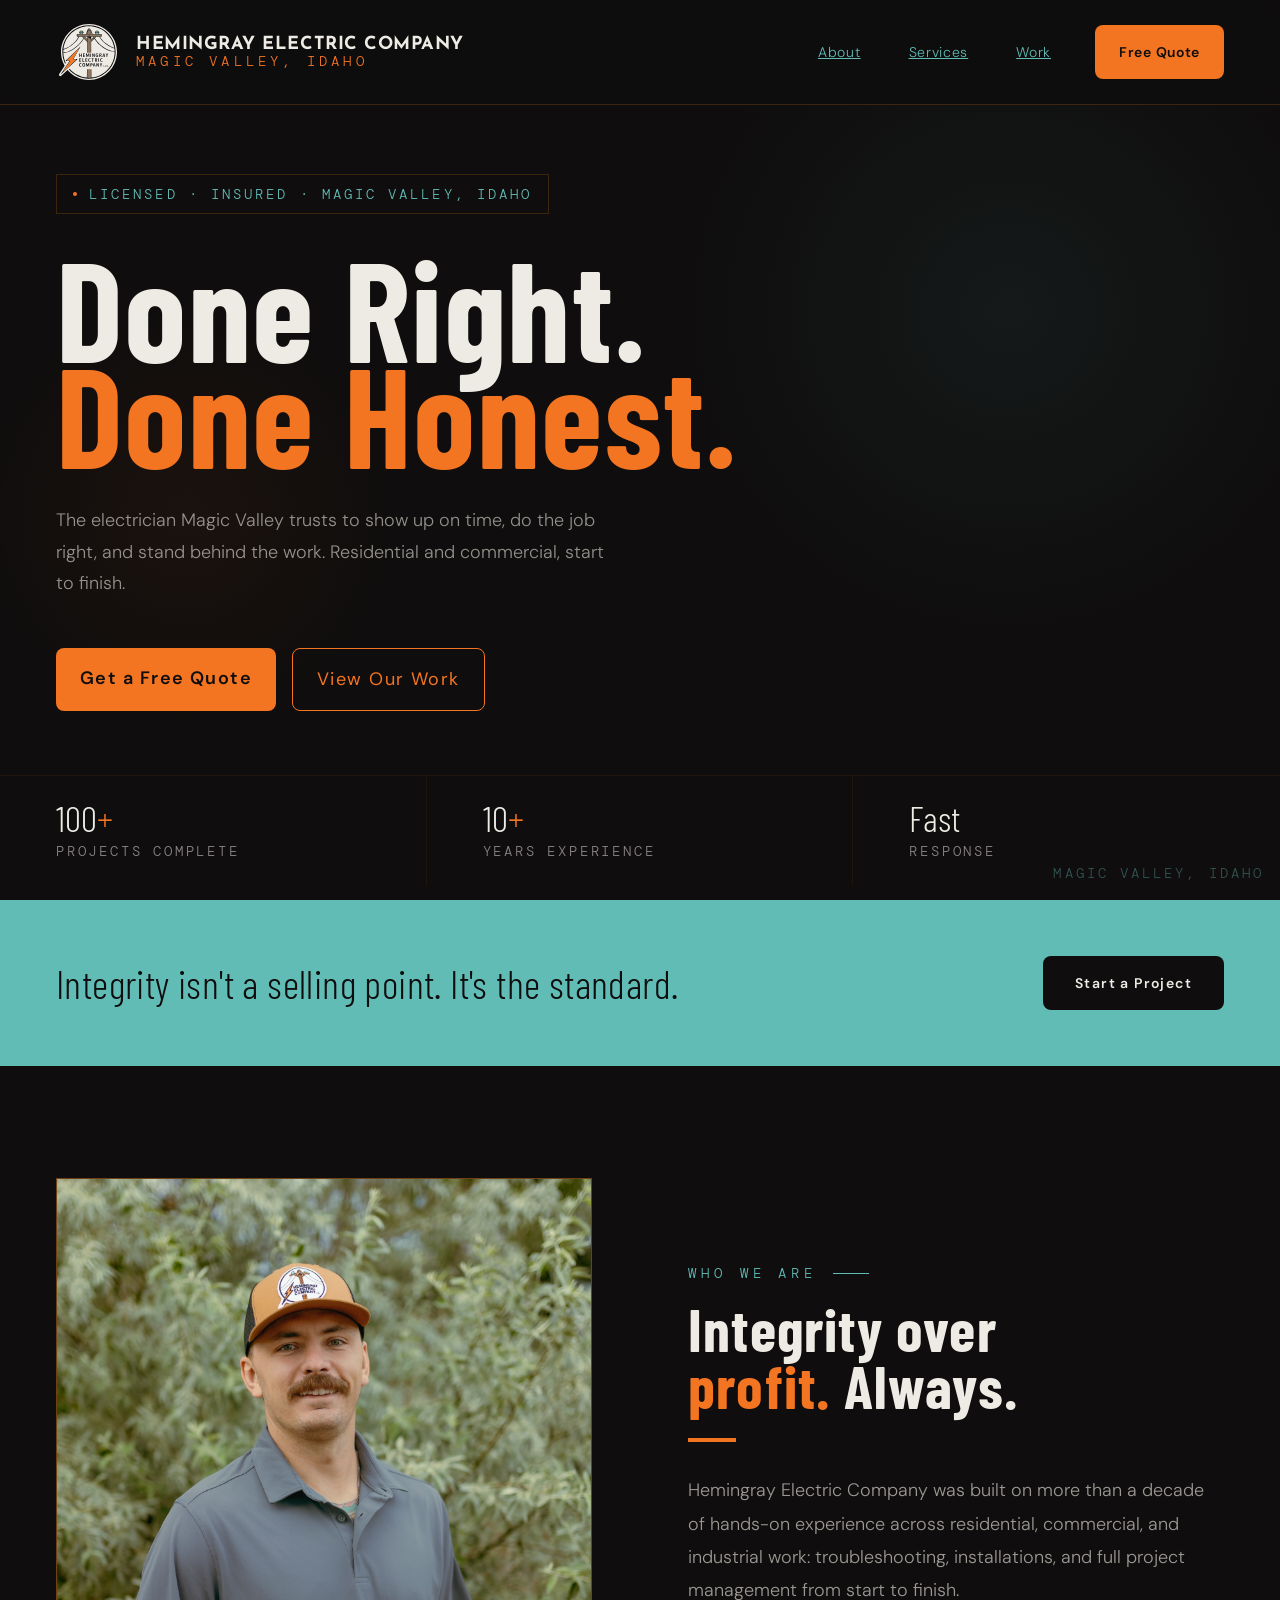
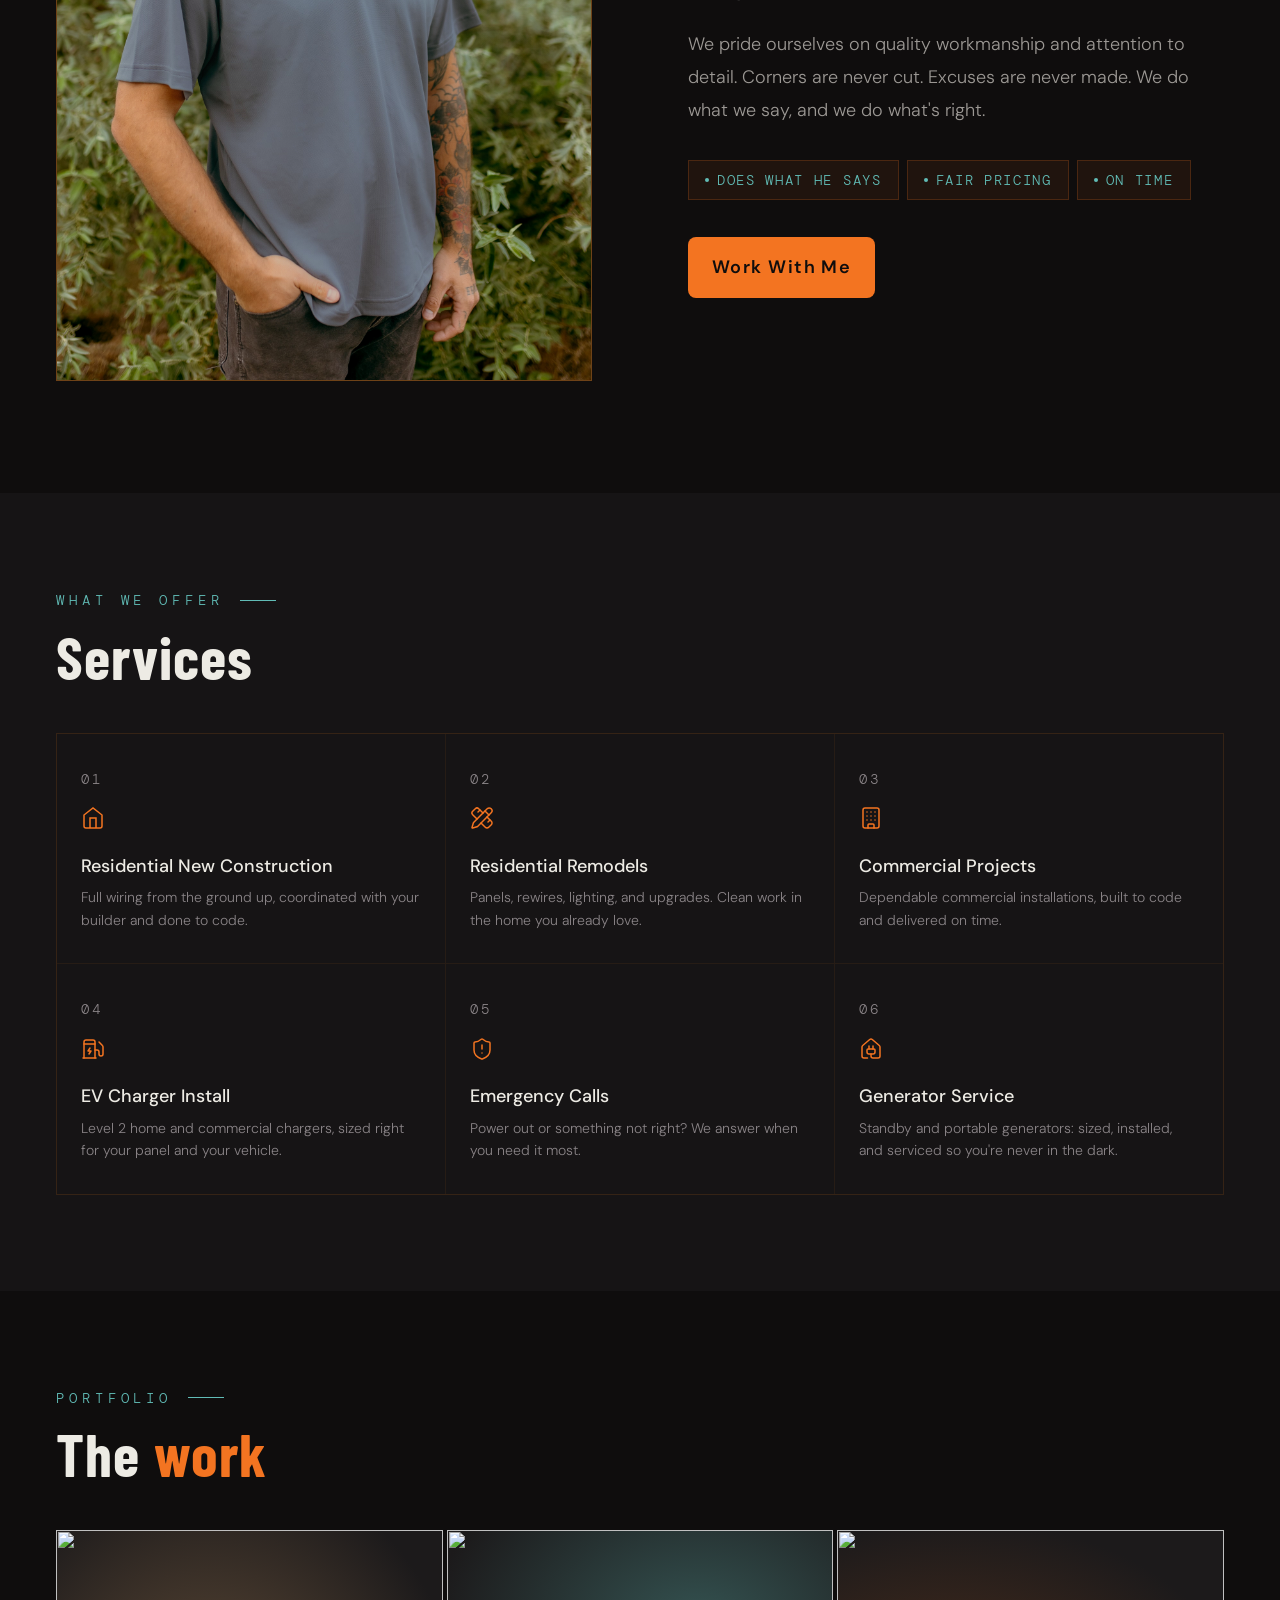
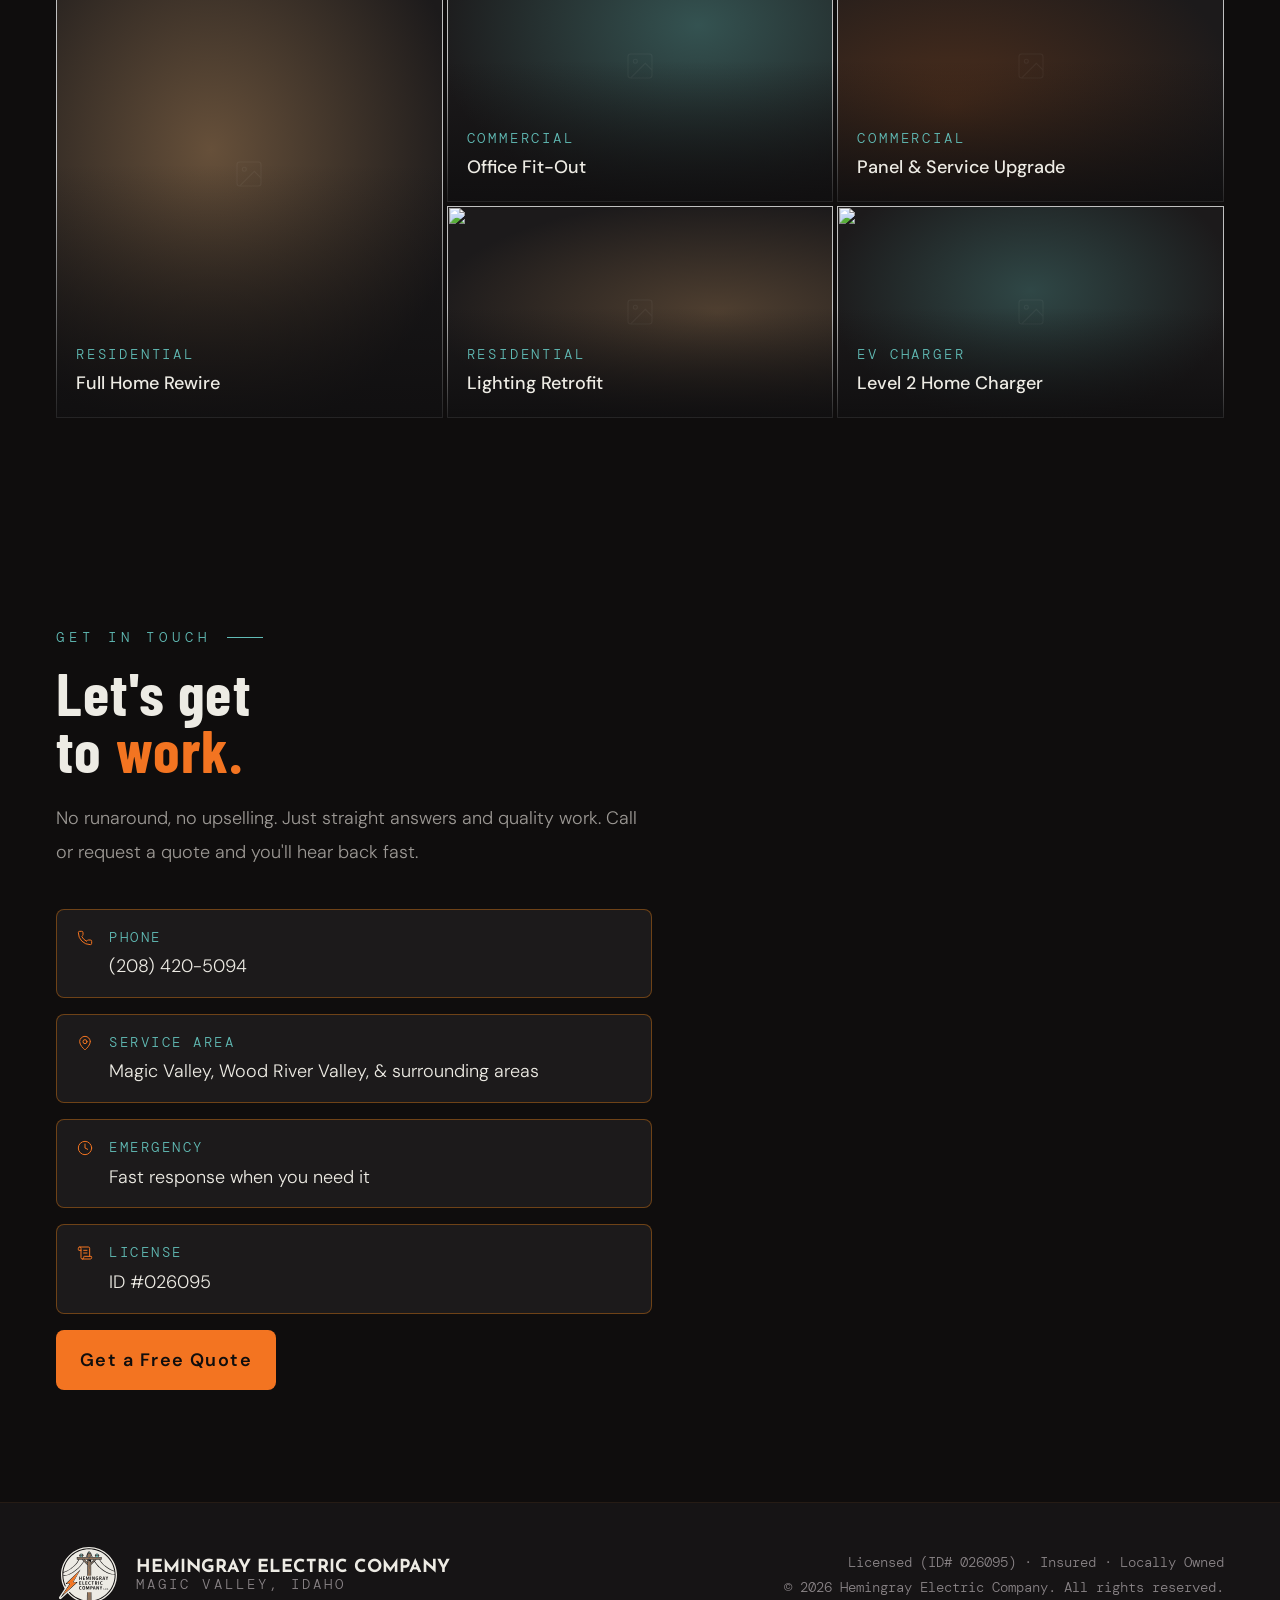
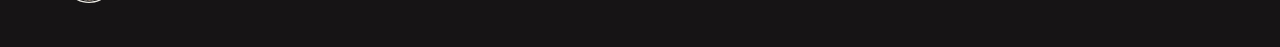
==== commit 598ceb3e: "zach head shot" ====
--- a/indexsoon.html
+++ b/indexsoon.html
@@ -72,7 +72,7 @@
     <div class="nav-wrap">
       <a class="nav-logo" href="#main-content" aria-label="Hemingray Electric Company, home">
         <img
-          src="img/hemingray-logo.svg"
+          src="img/logo/hemingray-logo.svg"
           alt="Hemingray Electric logo"
           class="nav-logo-mark"
         />
@@ -162,14 +162,7 @@
   <section class="about" id="about" aria-labelledby="about-heading">
     <div class="about-visual" role="img" aria-label="Logo or project photo placeholder">
       <div class="about-visual-glow" aria-hidden="true"></div>
-      <div class="about-logo-ph">
-        <svg viewBox="0 0 24 24" fill="none" stroke="currentColor" stroke-width="1" aria-hidden="true">
-          <rect x="3" y="3" width="18" height="18" rx="2"/>
-          <circle cx="8.5" cy="8.5" r="1.5"/>
-          <polyline points="21 15 16 10 5 21"/>
-        </svg>
-        <span>Logo / Photo<br>Placeholder</span>
-      </div>
+      <img src="img/company/zach-head-shot.jpg" alt=""/></div>
       <span class="about-corner tl" aria-hidden="true">Hemingray Electric Co.</span>
       <span class="about-corner br" aria-hidden="true">Magic Valley, Idaho</span>
     </div>
@@ -346,7 +339,7 @@
     <div class="footer-brand">
       <div class="footer-logo-ph" role="img" aria-label="Logo placeholder">
         <img
-          src="img/hemingray-logo.svg"
+          src="img/logo/hemingray-logo.svg"
           alt="Hemingray Electric logo"
           class="nav-logo-mark"
         />
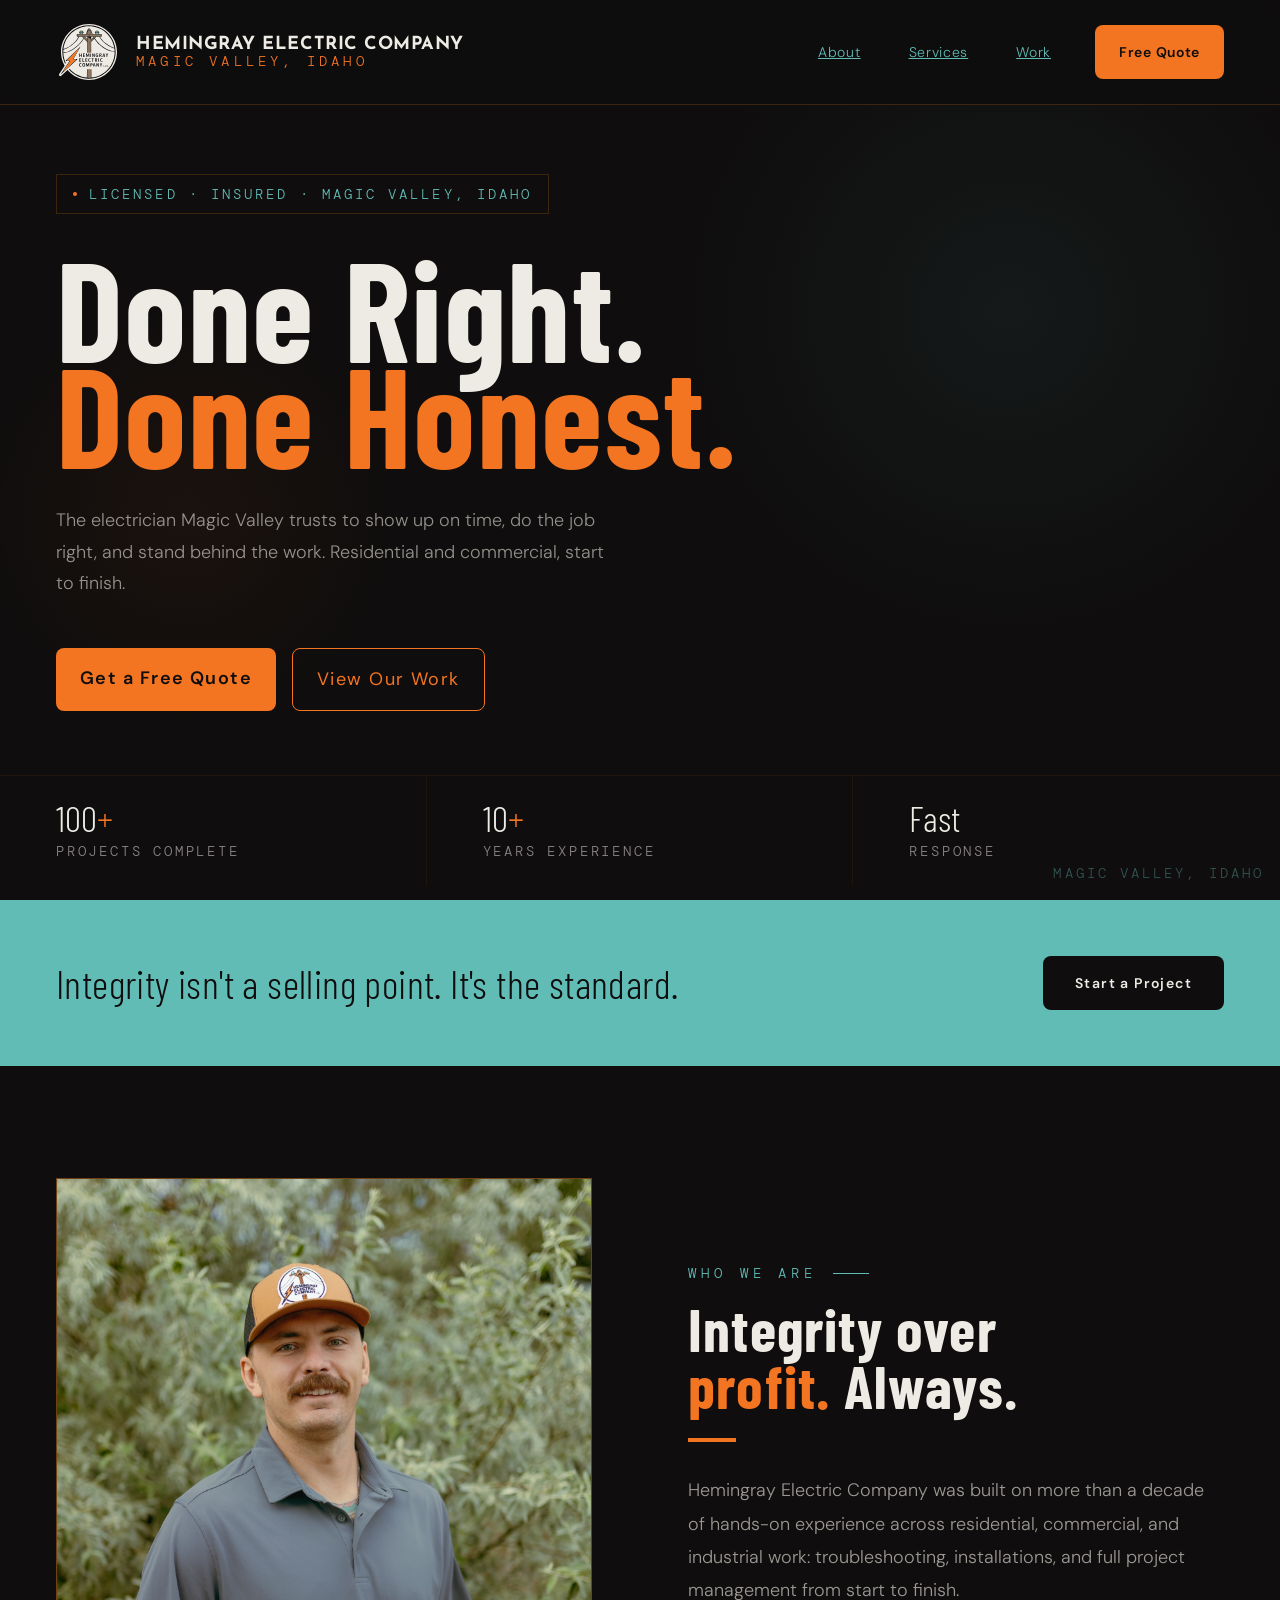
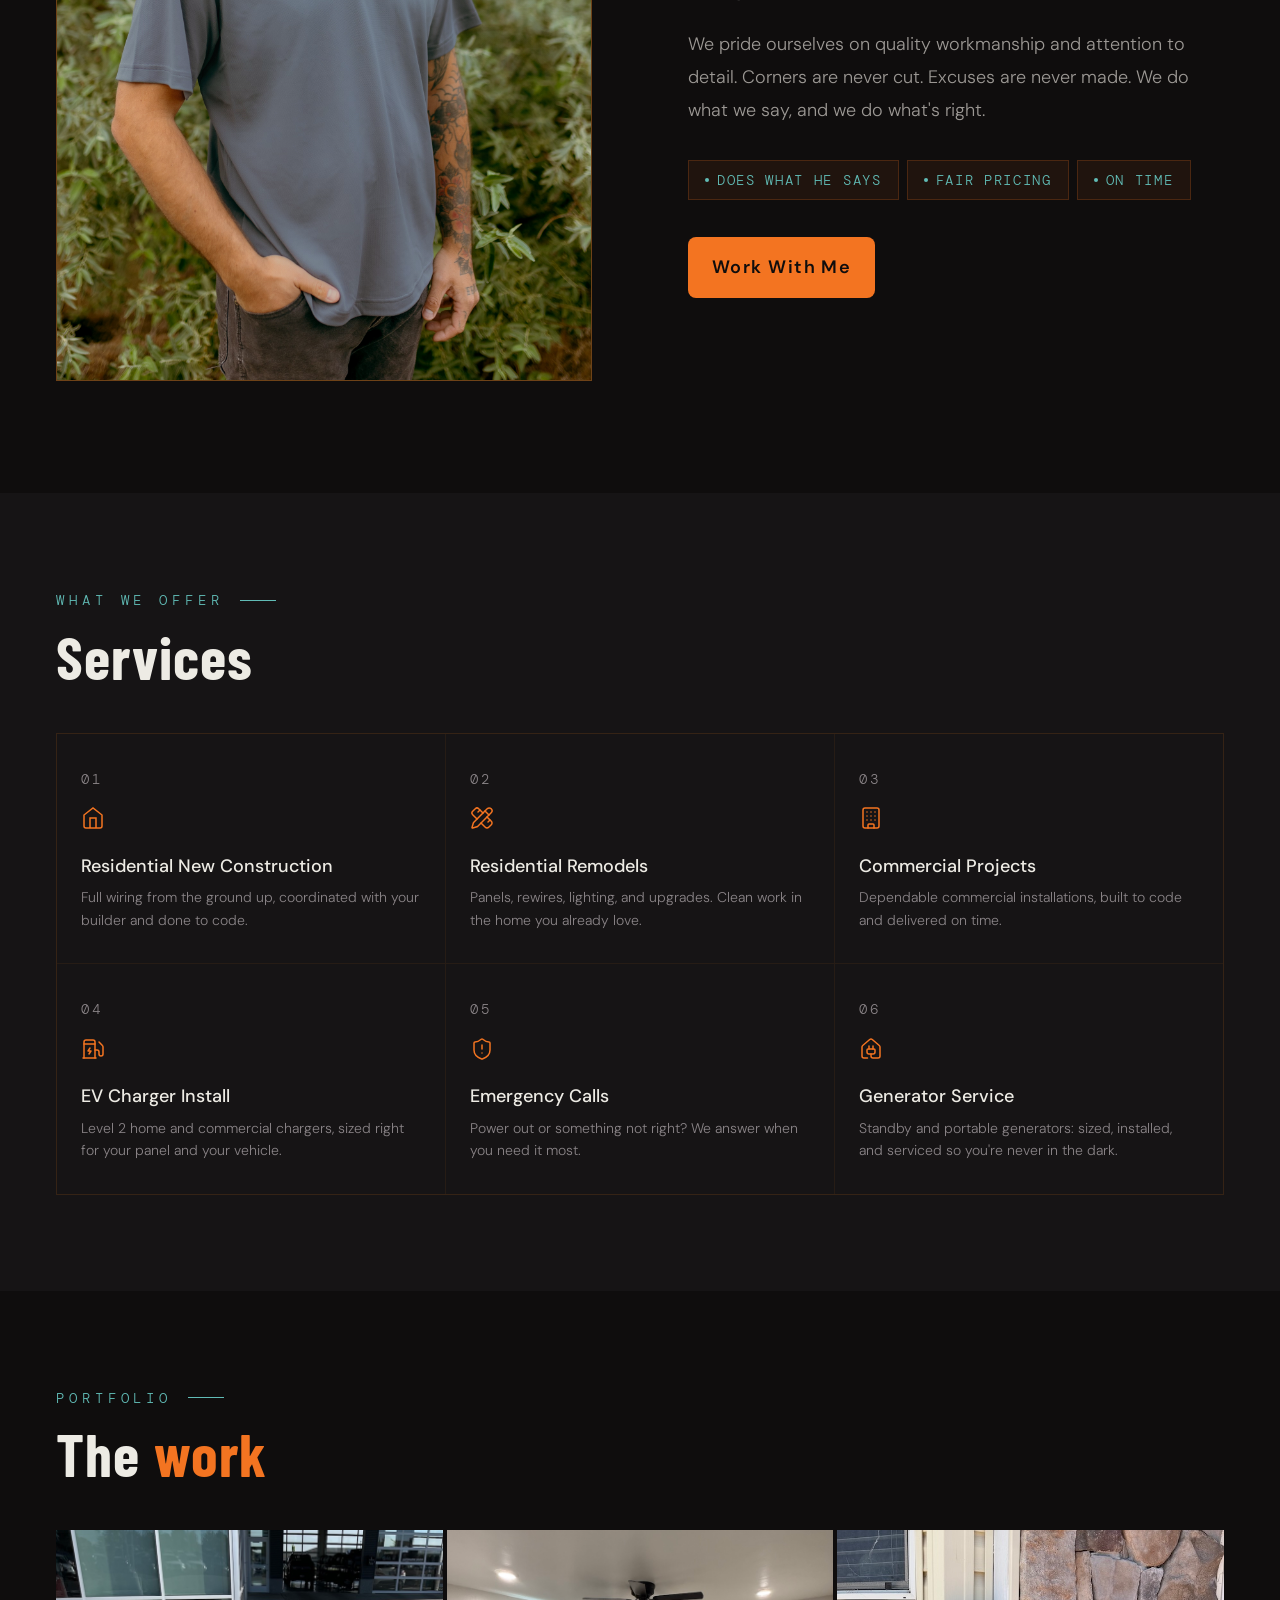
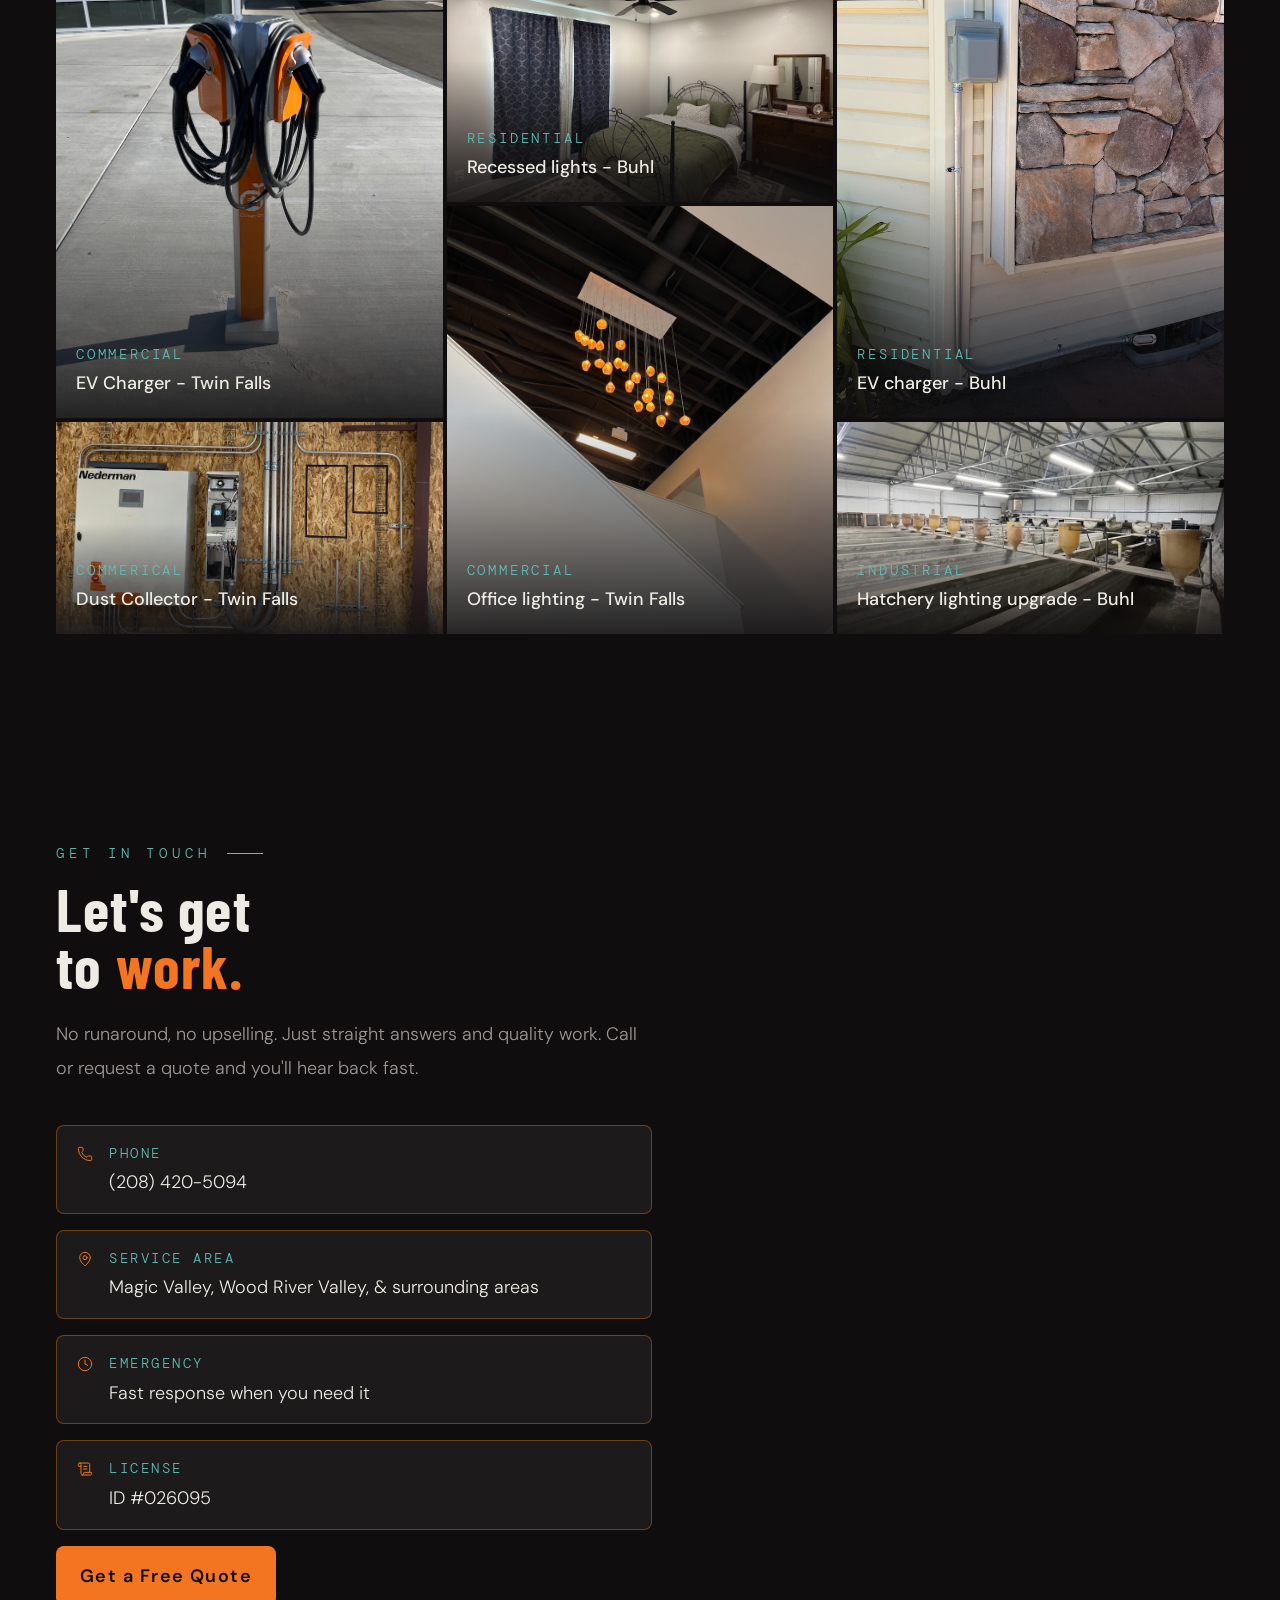
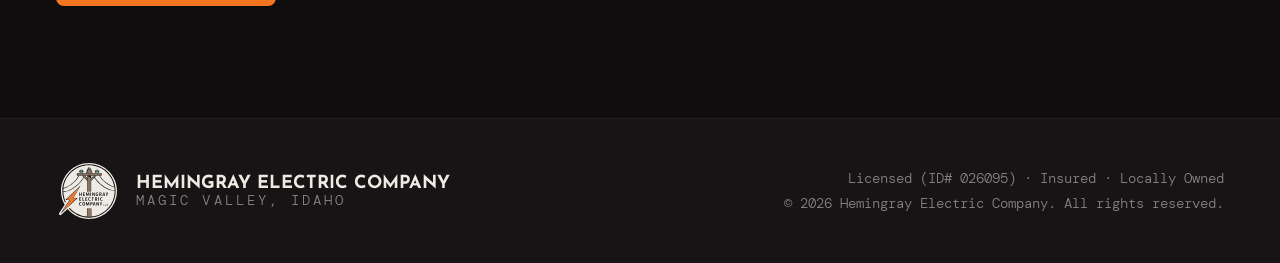
==== commit 362a7d77: "images updates" ====
--- a/indexsoon.html
+++ b/indexsoon.html
@@ -160,7 +160,7 @@
 
   <!-- ABOUT -->
   <section class="about" id="about" aria-labelledby="about-heading">
-    <div class="about-visual" role="img" aria-label="Logo or project photo placeholder">
+    <div class="about-visual" role="img" aria-label="Zach, owner of Hemingray Electric Company, smiling in a company cap in front of leafy trees">
       <div class="about-visual-glow" aria-hidden="true"></div>
       <img src="img/company/zach-head-shot.jpg" alt=""/></div>
       <span class="about-corner tl" aria-hidden="true">Hemingray Electric Co.</span>
@@ -249,34 +249,40 @@
     <h2 class="section-title" id="work-heading">The <span class="t-primary">work</span></h2>
     <div class="work-grid" role="list">
 
-      <article class="w-cell feature" role="listitem" aria-label="Residential full rewire project">
-        <div class="w-bg w-bg-1" aria-hidden="true"><img src="" alt=""/></div>
+      
+      <article class="w-cell feature" role="listitem" aria-label="Commercial EV Charger, Twin Falls">
+        <div class="w-bg w-bg-2" aria-hidden="true"><img src="img/commercial/charge-point-ev-charger-twin-falls.jpg" alt=""/></div>
+        <div class="w-info"><div class="w-cat">Commercial</div><div class="w-title">EV Charger - Twin Falls</div></div>
+      </article>
+
+      <article class="w-cell" role="listitem" aria-label="Residential recessed lights, Buhl">
+        <div class="w-bg w-bg-4" aria-hidden="true"><img src="img/residential/new-recessed-lighting-after-buhl.jpg" alt=""/></div>
         <div class="w-ph" aria-hidden="true"><svg viewBox="0 0 24 24" fill="none" stroke="currentColor" stroke-width="0.8"><rect x="3" y="3" width="18" height="18" rx="2"/><circle cx="8.5" cy="8.5" r="1.5"/><polyline points="21 15 16 10 5 21"/></svg></div>
-        <div class="w-info"><div class="w-cat">Residential</div><div class="w-title">Full Home Rewire</div></div>
-      </article>
-
-      <article class="w-cell" role="listitem" aria-label="Commercial office fit-out project">
-        <div class="w-bg w-bg-2" aria-hidden="true"><img src="" alt=""/></div>
+        <div class="w-info"><div class="w-cat">Residential</div><div class="w-title">Recessed lights - Buhl</div></div>
+      </article>
+      
+      <article class="w-cell feature" role="listitem" aria-label="Residential EV charger, Buhl">
+        <div class="w-bg w-bg-1" aria-hidden="true"><img src="img/residential/residential-ev-charger-buhl.jpg" alt=""/></div>
         <div class="w-ph" aria-hidden="true"><svg viewBox="0 0 24 24" fill="none" stroke="currentColor" stroke-width="0.8"><rect x="3" y="3" width="18" height="18" rx="2"/><circle cx="8.5" cy="8.5" r="1.5"/><polyline points="21 15 16 10 5 21"/></svg></div>
-        <div class="w-info"><div class="w-cat">Commercial</div><div class="w-title">Office Fit-Out</div></div>
-      </article>
-
-      <article class="w-cell" role="listitem" aria-label="Commercial panel and service upgrade project">
-        <div class="w-bg w-bg-3" aria-hidden="true"><img src="" alt=""/></div>
+        <div class="w-info"><div class="w-cat">Residential</div><div class="w-title">EV charger - Buhl</div></div>
+      </article>
+
+      <article class="w-cell feature" role="listitem" aria-label="Commercial office lighting, Twin Falls">
+        <div class="w-bg w-bg-3" aria-hidden="true"><img src="img/commercial/new-office-lighting-twin-falls.jpg" alt=""/></div>
         <div class="w-ph" aria-hidden="true"><svg viewBox="0 0 24 24" fill="none" stroke="currentColor" stroke-width="0.8"><rect x="3" y="3" width="18" height="18" rx="2"/><circle cx="8.5" cy="8.5" r="1.5"/><polyline points="21 15 16 10 5 21"/></svg></div>
-        <div class="w-info"><div class="w-cat">Commercial</div><div class="w-title">Panel &amp; Service Upgrade</div></div>
-      </article>
-
-      <article class="w-cell" role="listitem" aria-label="Residential lighting retrofit project">
-        <div class="w-bg w-bg-4" aria-hidden="true"><img src="" alt=""/></div>
+        <div class="w-info"><div class="w-cat">Commercial</div><div class="w-title">Office lighting - Twin Falls</div></div>
+      </article>      
+
+      <article class="w-cell" role="listitem" aria-label="Commerical dust collector, Twin Falls">
+        <div class="w-bg w-bg-5" aria-hidden="true"><img src="img/commercial/dust-collector-twin-falls.jpg" alt=""/></div>
         <div class="w-ph" aria-hidden="true"><svg viewBox="0 0 24 24" fill="none" stroke="currentColor" stroke-width="0.8"><rect x="3" y="3" width="18" height="18" rx="2"/><circle cx="8.5" cy="8.5" r="1.5"/><polyline points="21 15 16 10 5 21"/></svg></div>
-        <div class="w-info"><div class="w-cat">Residential</div><div class="w-title">Lighting Retrofit</div></div>
-      </article>
-
-      <article class="w-cell" role="listitem" aria-label="EV charger level 2 installation">
-        <div class="w-bg w-bg-5" aria-hidden="true"><img src="" alt=""/></div>
+        <div class="w-info"><div class="w-cat">Commerical</div><div class="w-title">Dust Collector - Twin Falls</div></div>
+      </article>
+
+      <article class="w-cell" role="listitem" aria-label="Industrial hatchery lighting, Buhl">
+        <div class="w-bg w-bg-5" aria-hidden="true"><img src="img/industrial/hatchery-lighting-upgrade-buhl.jpg" alt=""/></div>
         <div class="w-ph" aria-hidden="true"><svg viewBox="0 0 24 24" fill="none" stroke="currentColor" stroke-width="0.8"><rect x="3" y="3" width="18" height="18" rx="2"/><circle cx="8.5" cy="8.5" r="1.5"/><polyline points="21 15 16 10 5 21"/></svg></div>
-        <div class="w-info"><div class="w-cat">EV Charger</div><div class="w-title">Level 2 Home Charger</div></div>
+        <div class="w-info"><div class="w-cat">Industrial</div><div class="w-title">Hatchery lighting upgrade - Buhl</div></div>
       </article>
 
     </div>
--- a/css/styles.css
+++ b/css/styles.css
@@ -495,7 +495,7 @@
 .work { padding: 9.6rem var(--section-x); }
 .work-grid {
   display: grid; grid-template-columns: repeat(3, 1fr);
-  grid-template-rows: 27.2rem 21.2rem;
+  grid-template-rows: 27.2rem 21.2rem 21.2rem;;
   gap: 0.4rem; margin-top: 4.8rem;
 }
 .w-cell { position: relative; overflow: hidden; background: var(--card); }
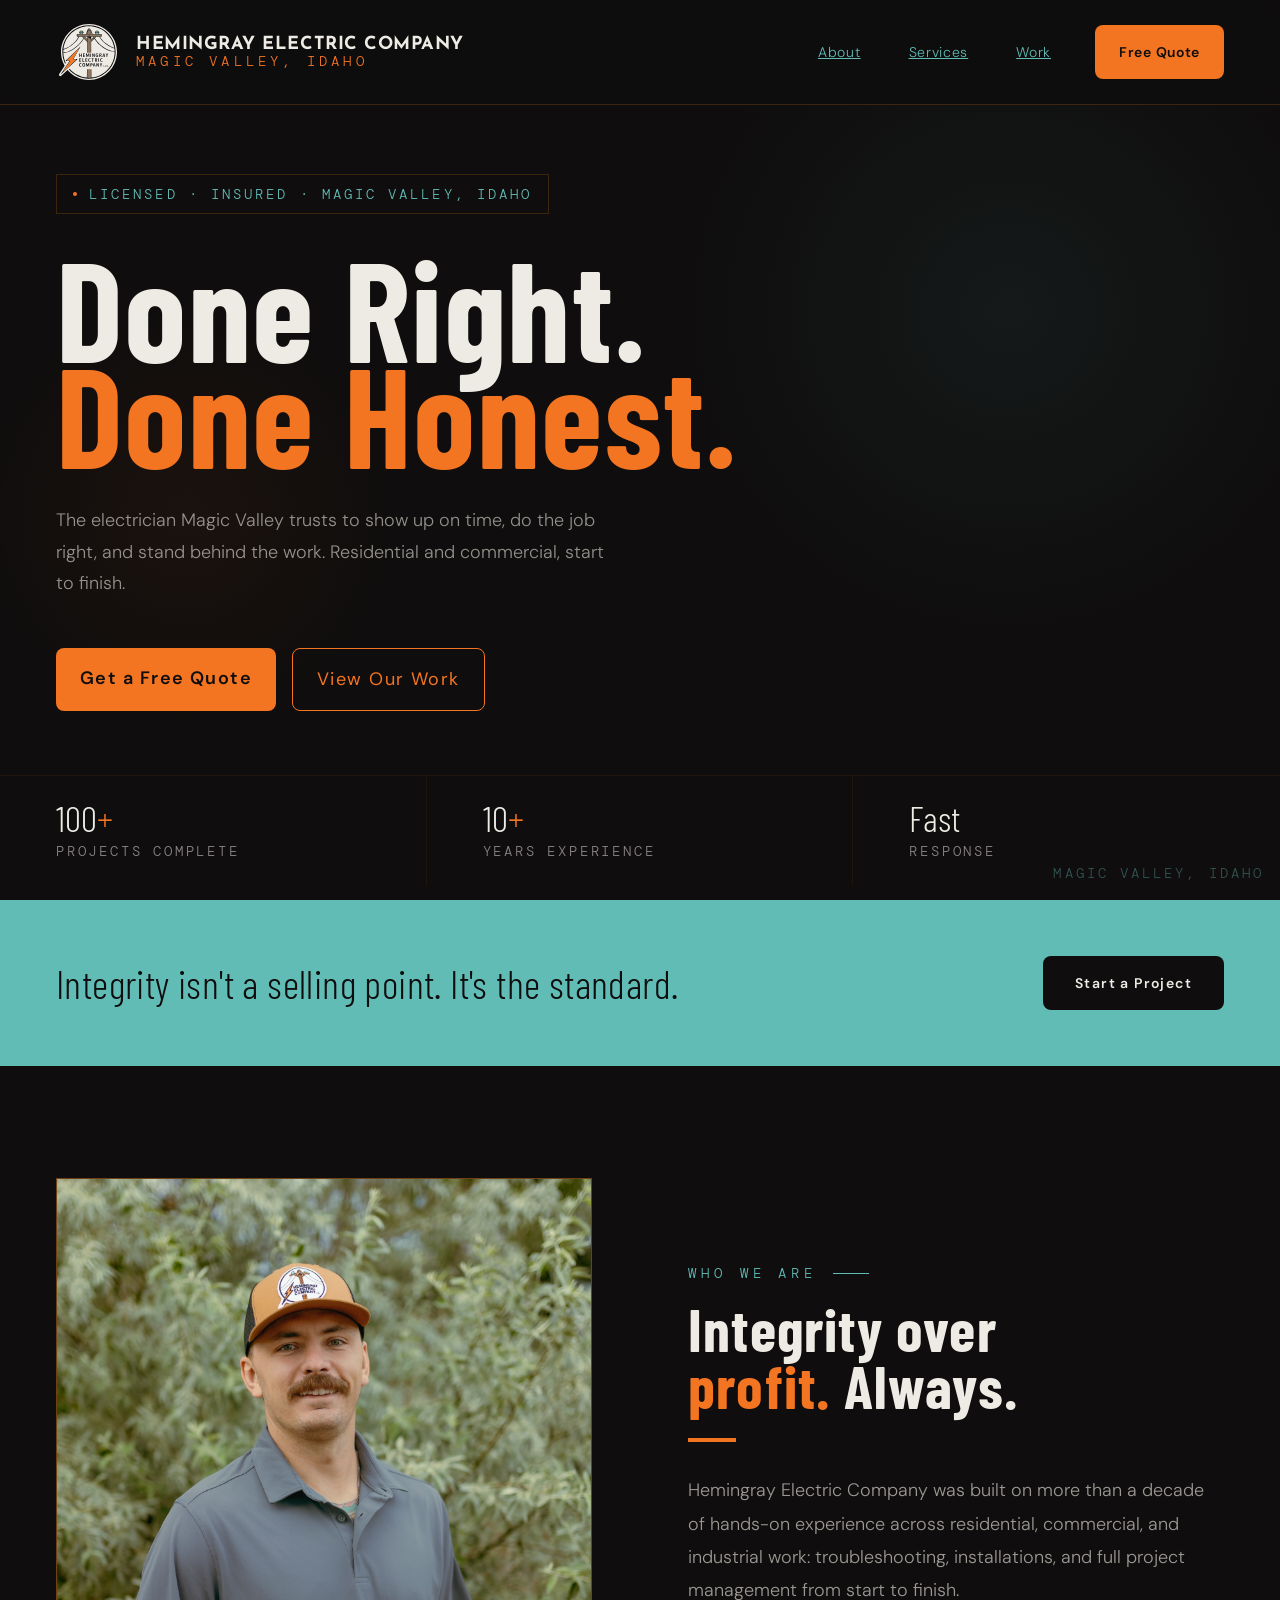
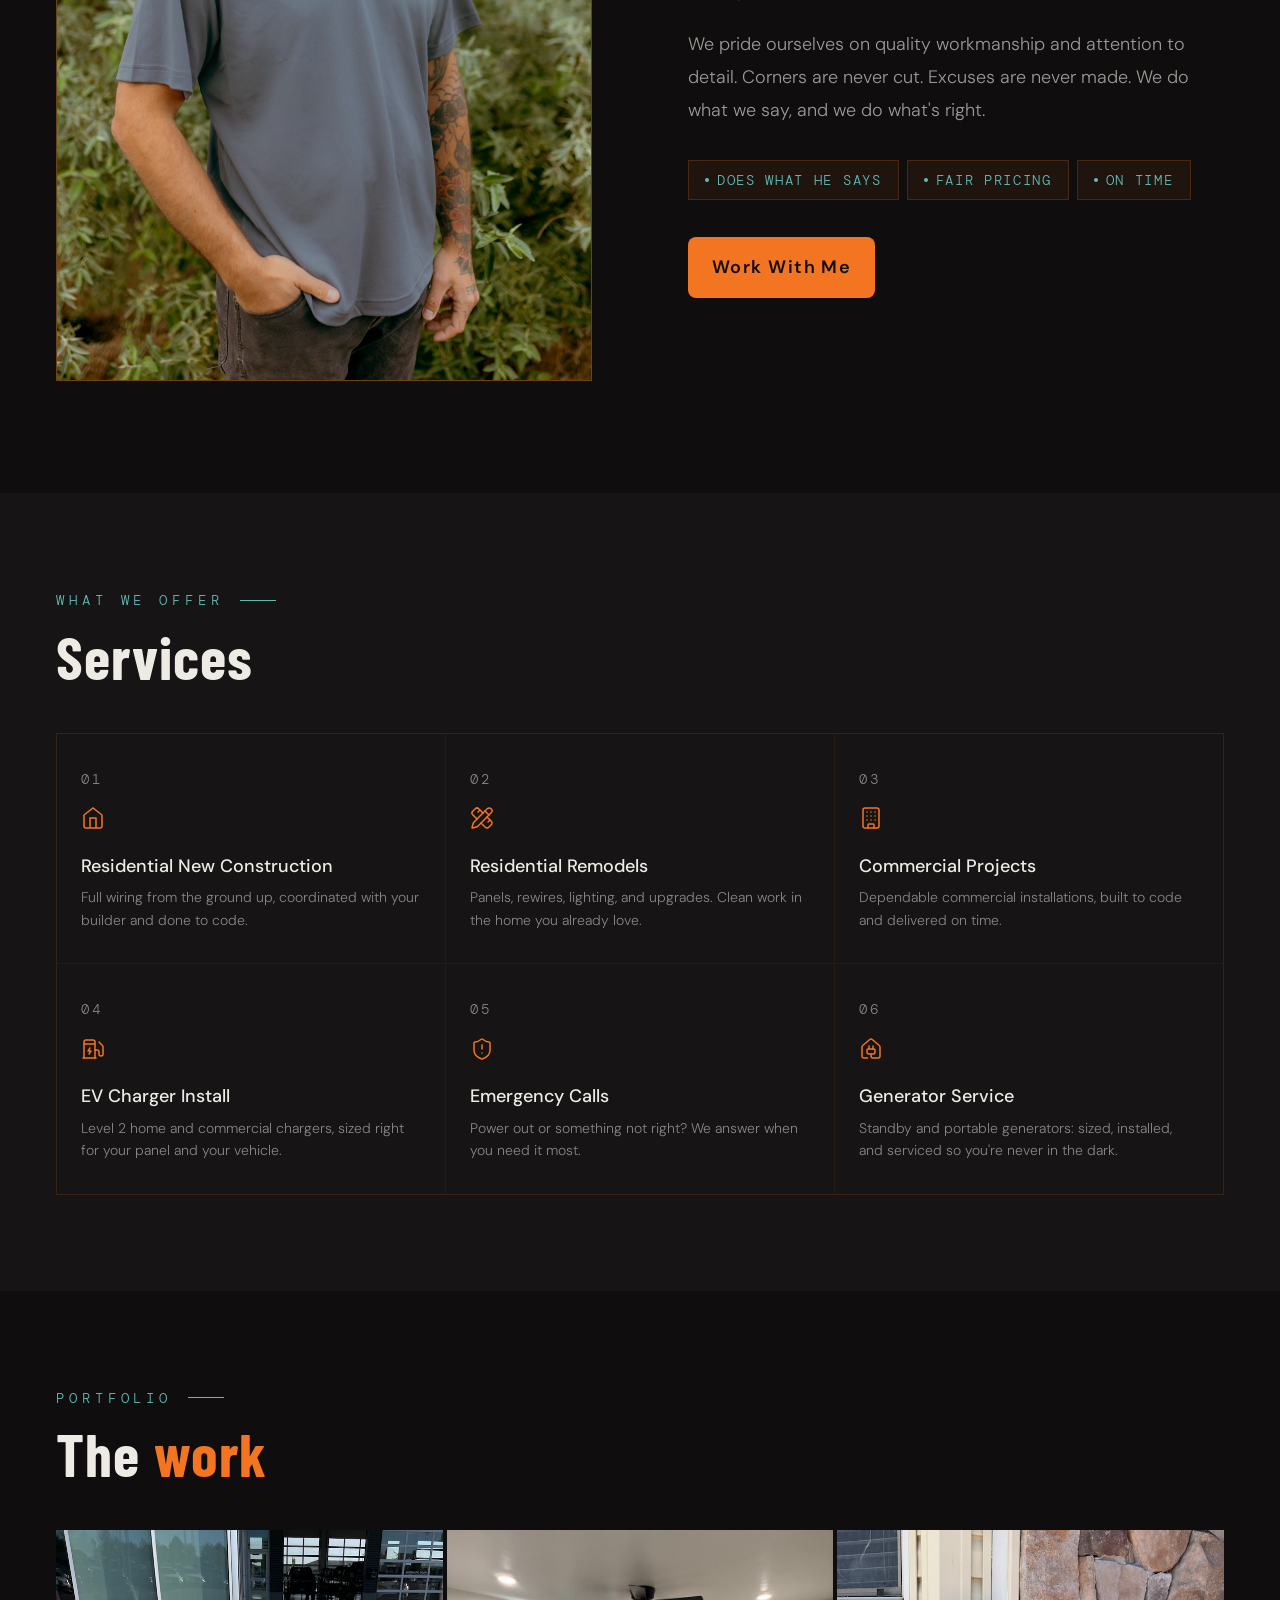
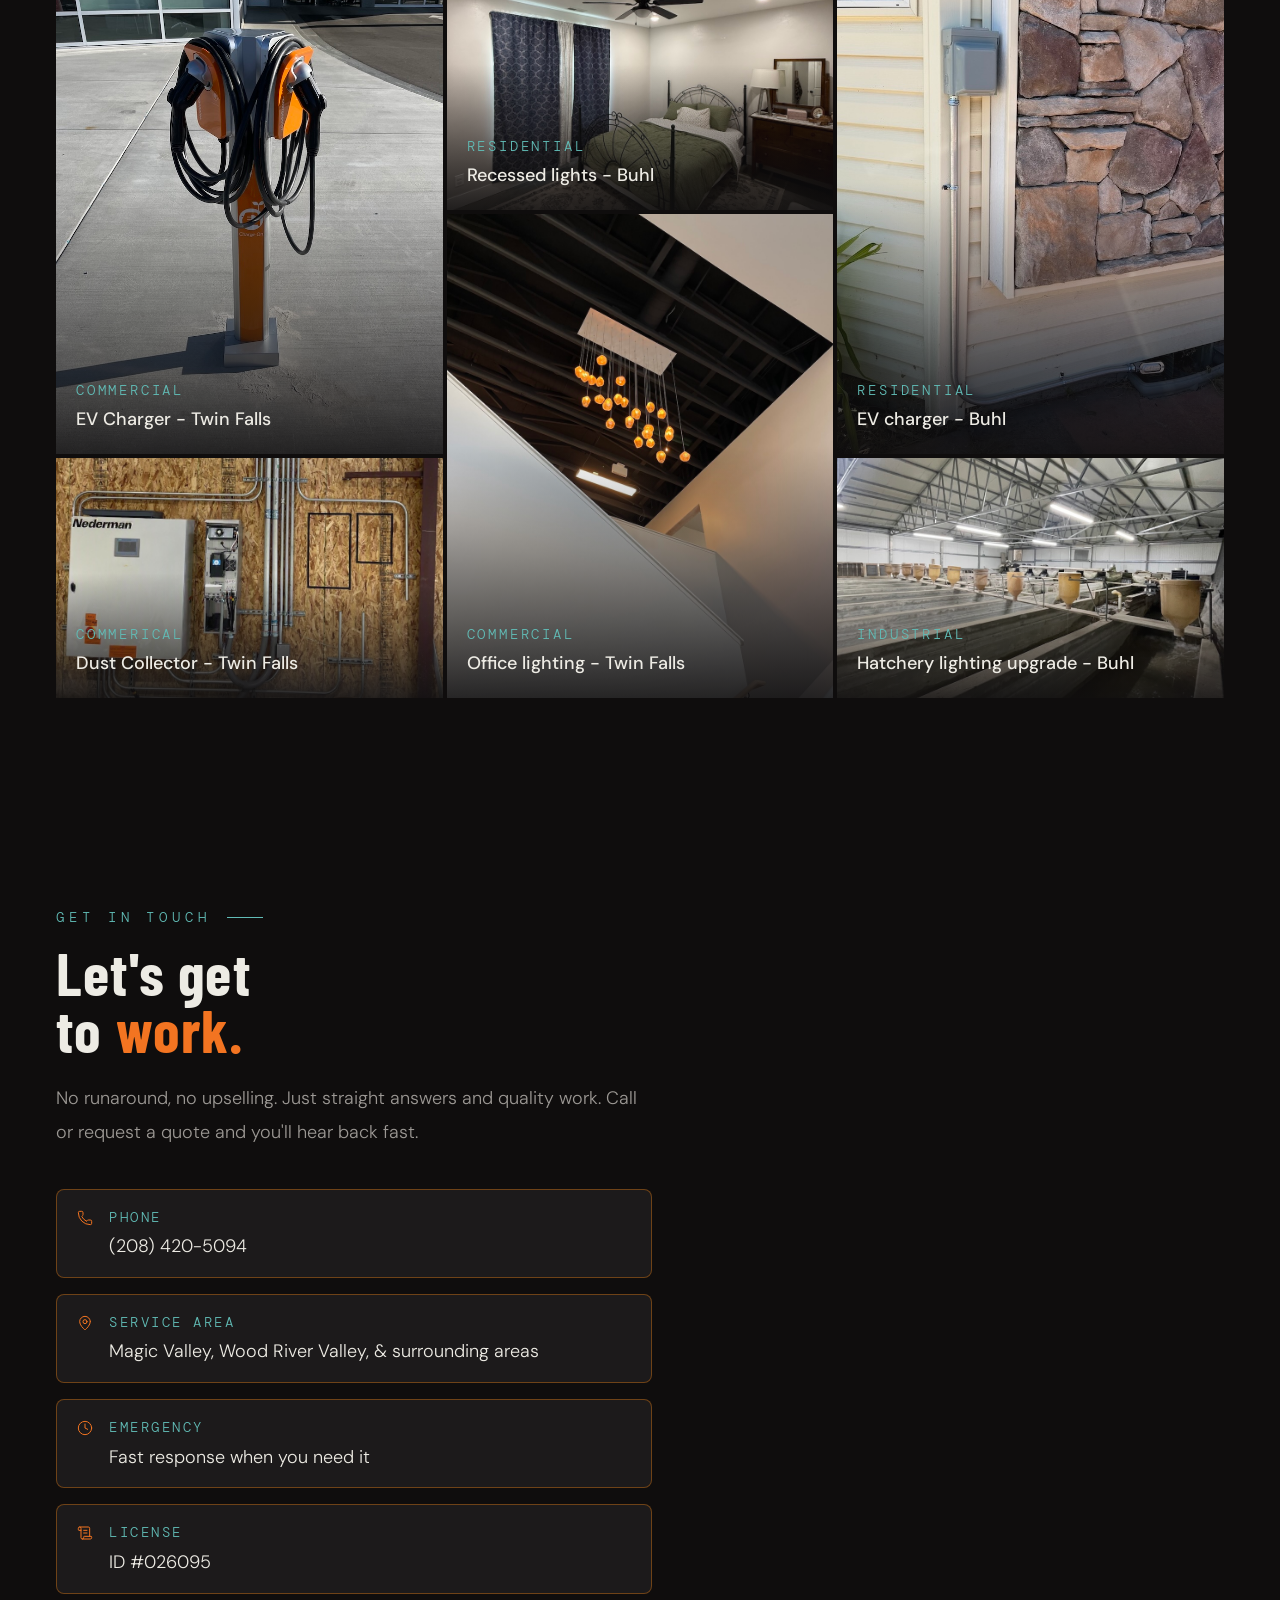
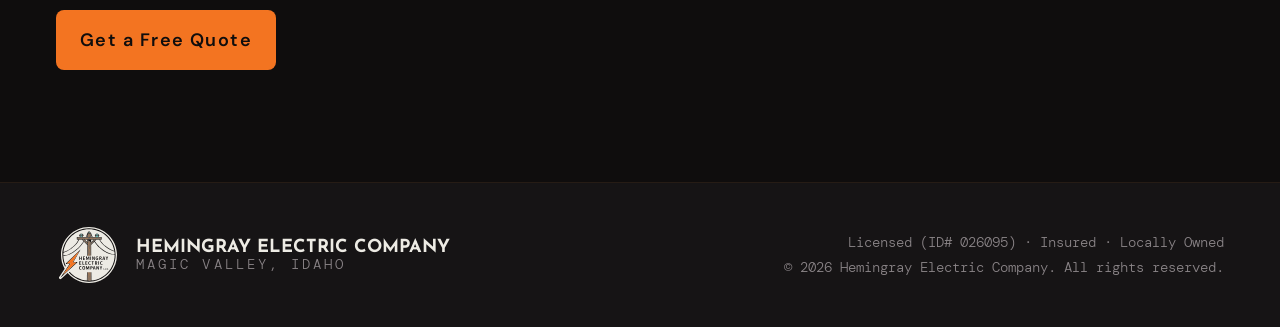
==== commit 538daab7: "removing items" ====
--- a/indexsoon.html
+++ b/indexsoon.html
@@ -249,7 +249,6 @@
     <h2 class="section-title" id="work-heading">The <span class="t-primary">work</span></h2>
     <div class="work-grid" role="list">
 
-      
       <article class="w-cell feature" role="listitem" aria-label="Commercial EV Charger, Twin Falls">
         <div class="w-bg w-bg-2" aria-hidden="true"><img src="img/commercial/charge-point-ev-charger-twin-falls.jpg" alt=""/></div>
         <div class="w-info"><div class="w-cat">Commercial</div><div class="w-title">EV Charger - Twin Falls</div></div>
@@ -257,31 +256,26 @@
 
       <article class="w-cell" role="listitem" aria-label="Residential recessed lights, Buhl">
         <div class="w-bg w-bg-4" aria-hidden="true"><img src="img/residential/new-recessed-lighting-after-buhl.jpg" alt=""/></div>
-        <div class="w-ph" aria-hidden="true"><svg viewBox="0 0 24 24" fill="none" stroke="currentColor" stroke-width="0.8"><rect x="3" y="3" width="18" height="18" rx="2"/><circle cx="8.5" cy="8.5" r="1.5"/><polyline points="21 15 16 10 5 21"/></svg></div>
         <div class="w-info"><div class="w-cat">Residential</div><div class="w-title">Recessed lights - Buhl</div></div>
       </article>
       
       <article class="w-cell feature" role="listitem" aria-label="Residential EV charger, Buhl">
         <div class="w-bg w-bg-1" aria-hidden="true"><img src="img/residential/residential-ev-charger-buhl.jpg" alt=""/></div>
-        <div class="w-ph" aria-hidden="true"><svg viewBox="0 0 24 24" fill="none" stroke="currentColor" stroke-width="0.8"><rect x="3" y="3" width="18" height="18" rx="2"/><circle cx="8.5" cy="8.5" r="1.5"/><polyline points="21 15 16 10 5 21"/></svg></div>
         <div class="w-info"><div class="w-cat">Residential</div><div class="w-title">EV charger - Buhl</div></div>
       </article>
 
       <article class="w-cell feature" role="listitem" aria-label="Commercial office lighting, Twin Falls">
         <div class="w-bg w-bg-3" aria-hidden="true"><img src="img/commercial/new-office-lighting-twin-falls.jpg" alt=""/></div>
-        <div class="w-ph" aria-hidden="true"><svg viewBox="0 0 24 24" fill="none" stroke="currentColor" stroke-width="0.8"><rect x="3" y="3" width="18" height="18" rx="2"/><circle cx="8.5" cy="8.5" r="1.5"/><polyline points="21 15 16 10 5 21"/></svg></div>
         <div class="w-info"><div class="w-cat">Commercial</div><div class="w-title">Office lighting - Twin Falls</div></div>
       </article>      
 
       <article class="w-cell" role="listitem" aria-label="Commerical dust collector, Twin Falls">
         <div class="w-bg w-bg-5" aria-hidden="true"><img src="img/commercial/dust-collector-twin-falls.jpg" alt=""/></div>
-        <div class="w-ph" aria-hidden="true"><svg viewBox="0 0 24 24" fill="none" stroke="currentColor" stroke-width="0.8"><rect x="3" y="3" width="18" height="18" rx="2"/><circle cx="8.5" cy="8.5" r="1.5"/><polyline points="21 15 16 10 5 21"/></svg></div>
         <div class="w-info"><div class="w-cat">Commerical</div><div class="w-title">Dust Collector - Twin Falls</div></div>
       </article>
 
       <article class="w-cell" role="listitem" aria-label="Industrial hatchery lighting, Buhl">
         <div class="w-bg w-bg-5" aria-hidden="true"><img src="img/industrial/hatchery-lighting-upgrade-buhl.jpg" alt=""/></div>
-        <div class="w-ph" aria-hidden="true"><svg viewBox="0 0 24 24" fill="none" stroke="currentColor" stroke-width="0.8"><rect x="3" y="3" width="18" height="18" rx="2"/><circle cx="8.5" cy="8.5" r="1.5"/><polyline points="21 15 16 10 5 21"/></svg></div>
         <div class="w-info"><div class="w-cat">Industrial</div><div class="w-title">Hatchery lighting upgrade - Buhl</div></div>
       </article>
 
--- a/css/styles.css
+++ b/css/styles.css
@@ -495,7 +495,7 @@
 .work { padding: 9.6rem var(--section-x); }
 .work-grid {
   display: grid; grid-template-columns: repeat(3, 1fr);
-  grid-template-rows: 27.2rem 21.2rem 21.2rem;;
+  grid-template-rows: 28rem 24rem 24rem;;
   gap: 0.4rem; margin-top: 4.8rem;
 }
 .w-cell { position: relative; overflow: hidden; background: var(--card); }
@@ -519,11 +519,6 @@
   color: var(--secondary); margin-bottom: 0.4rem;
 }
 .w-title { font-size: var(--text-md); font-weight: 500; }
-.w-ph {
-  position: absolute; inset: 0; display: flex;
-  align-items: center; justify-content: center; opacity: 0.05;
-}
-.w-ph svg { width: 3.2rem; color: var(--off); }
 
 /* ============================================================
    REVIEWS
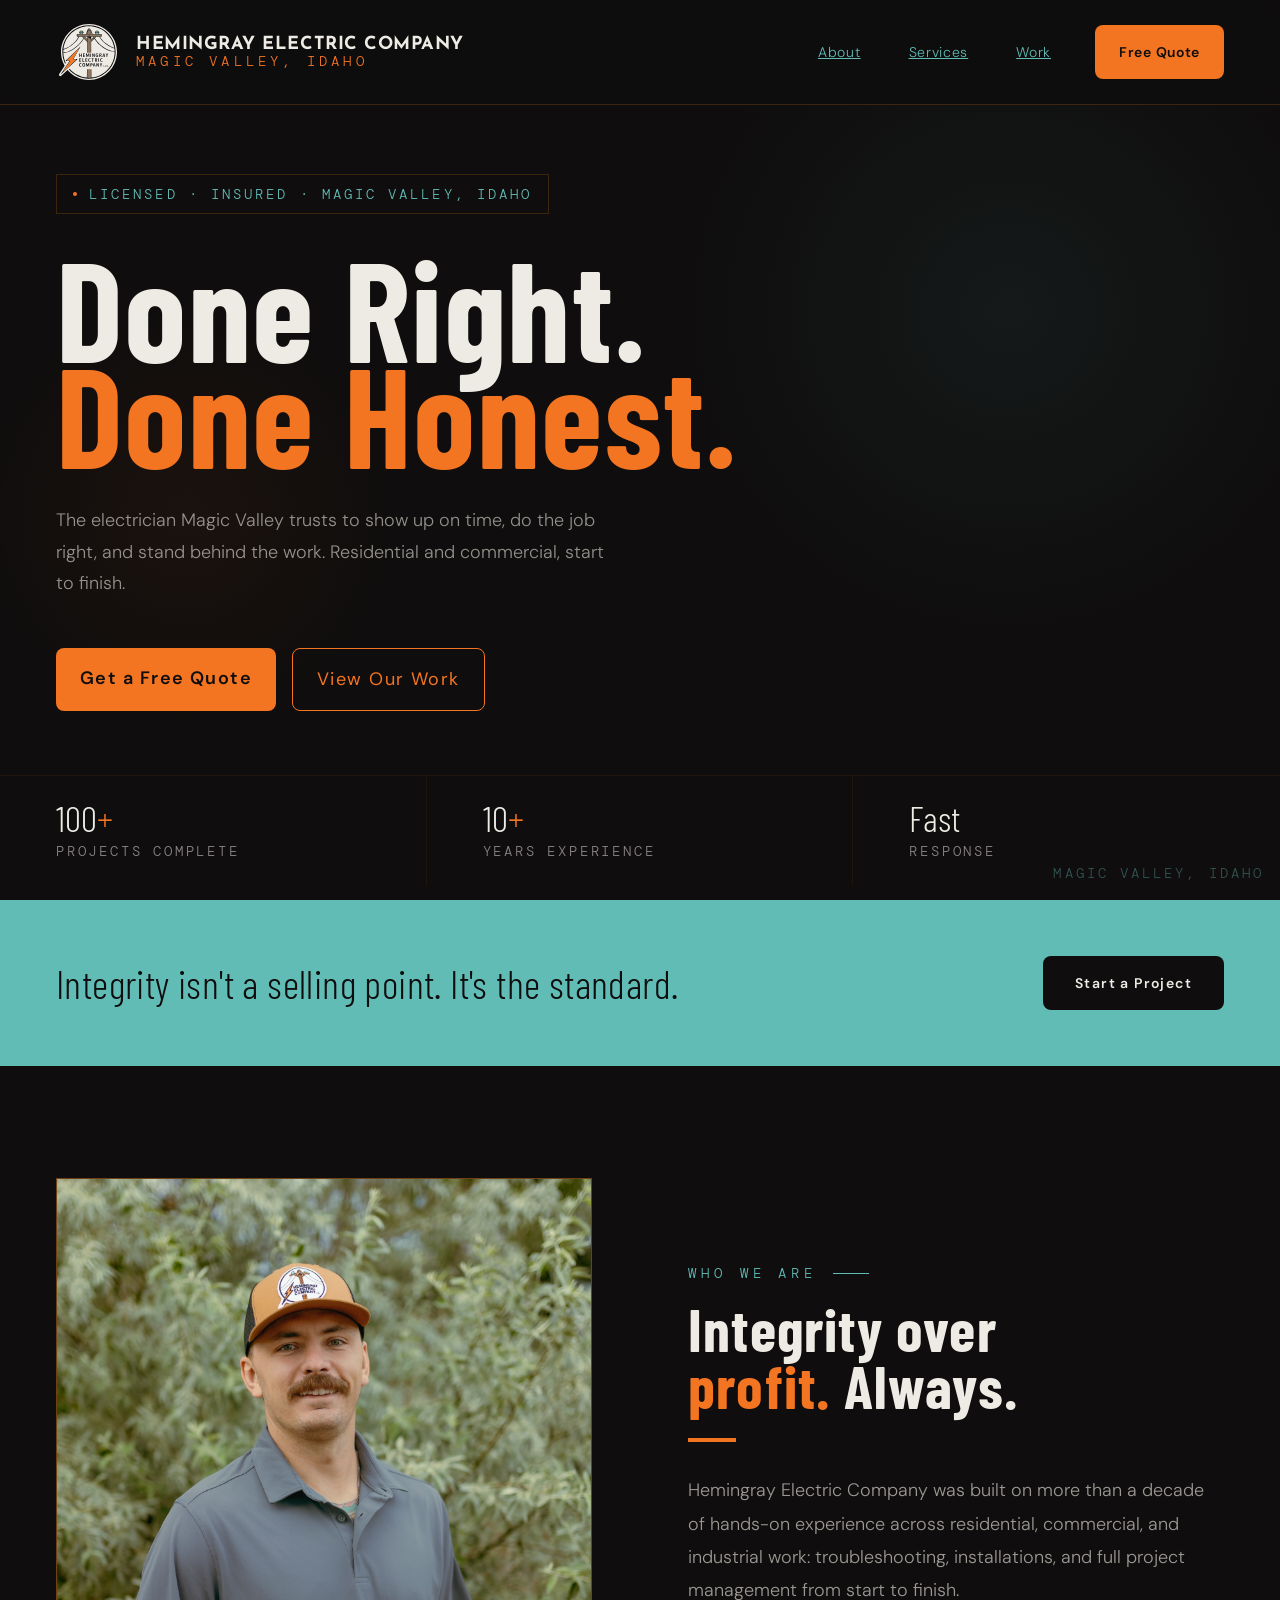
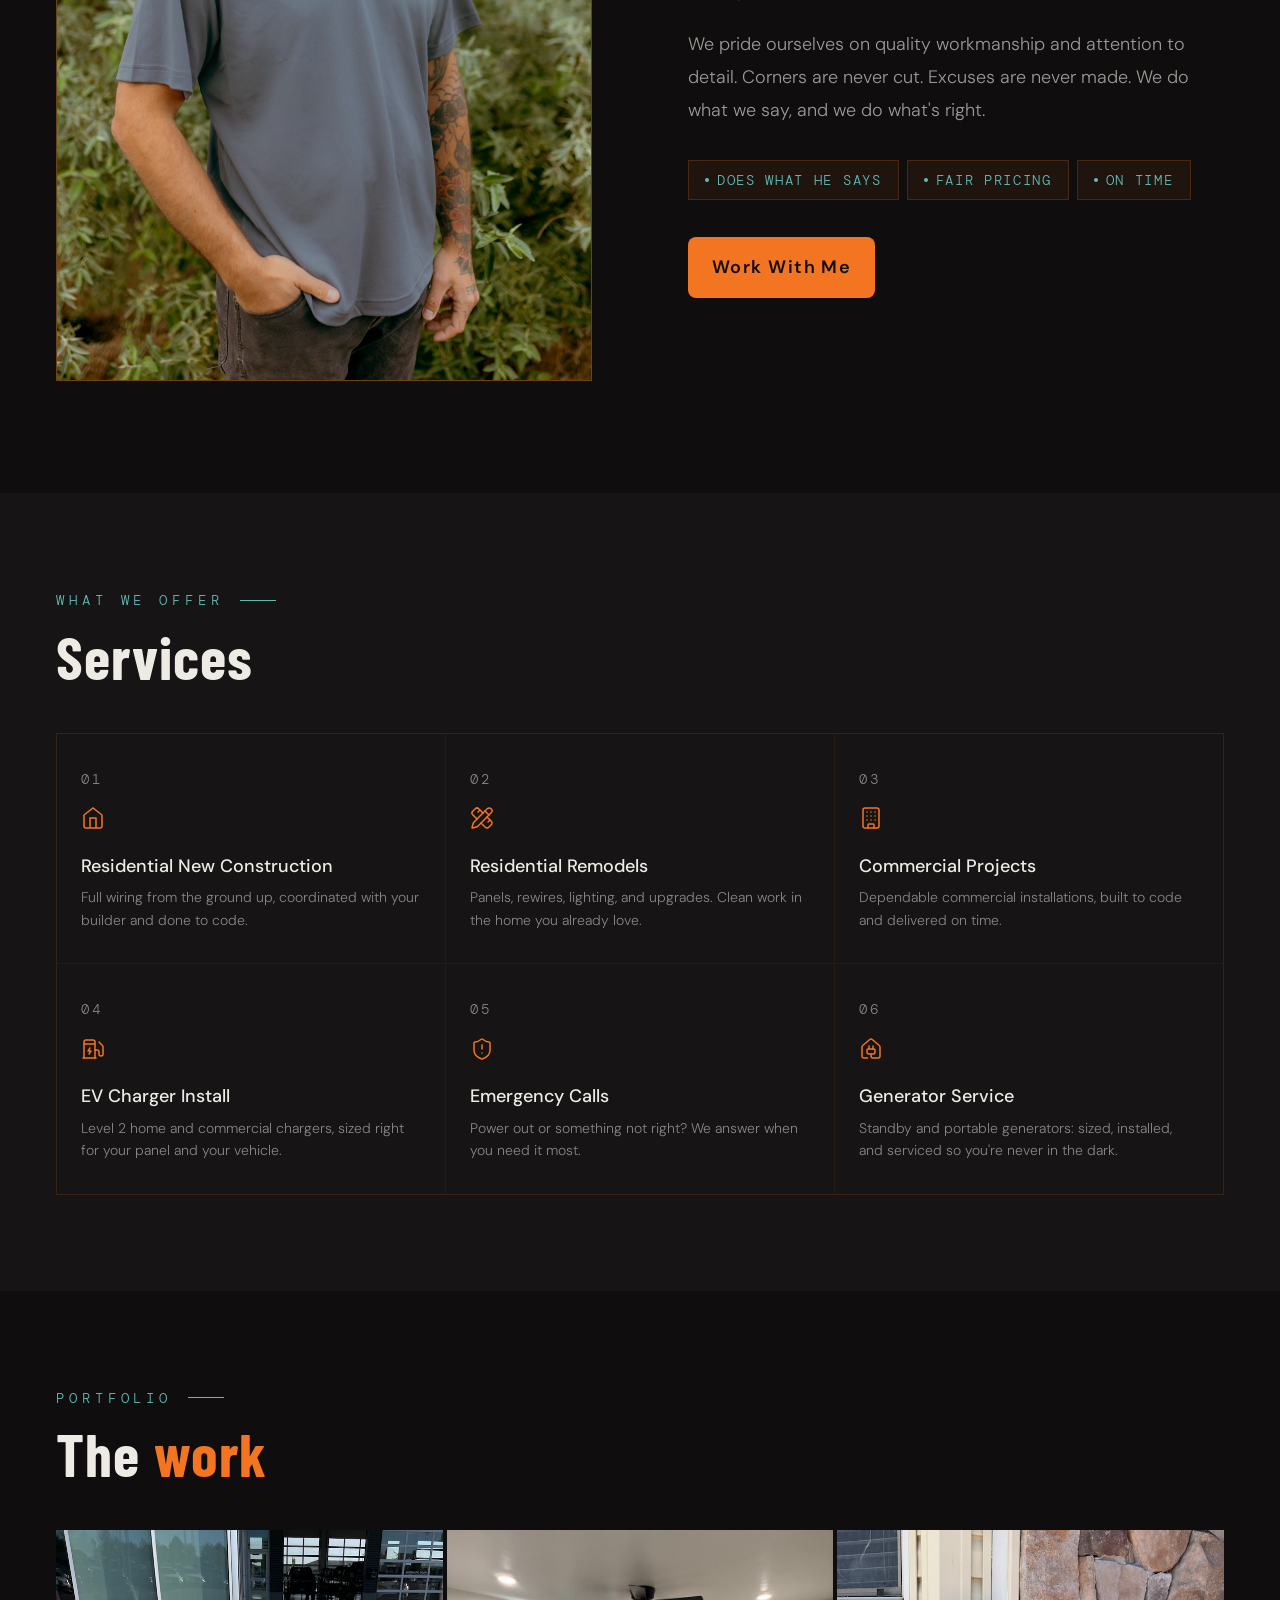
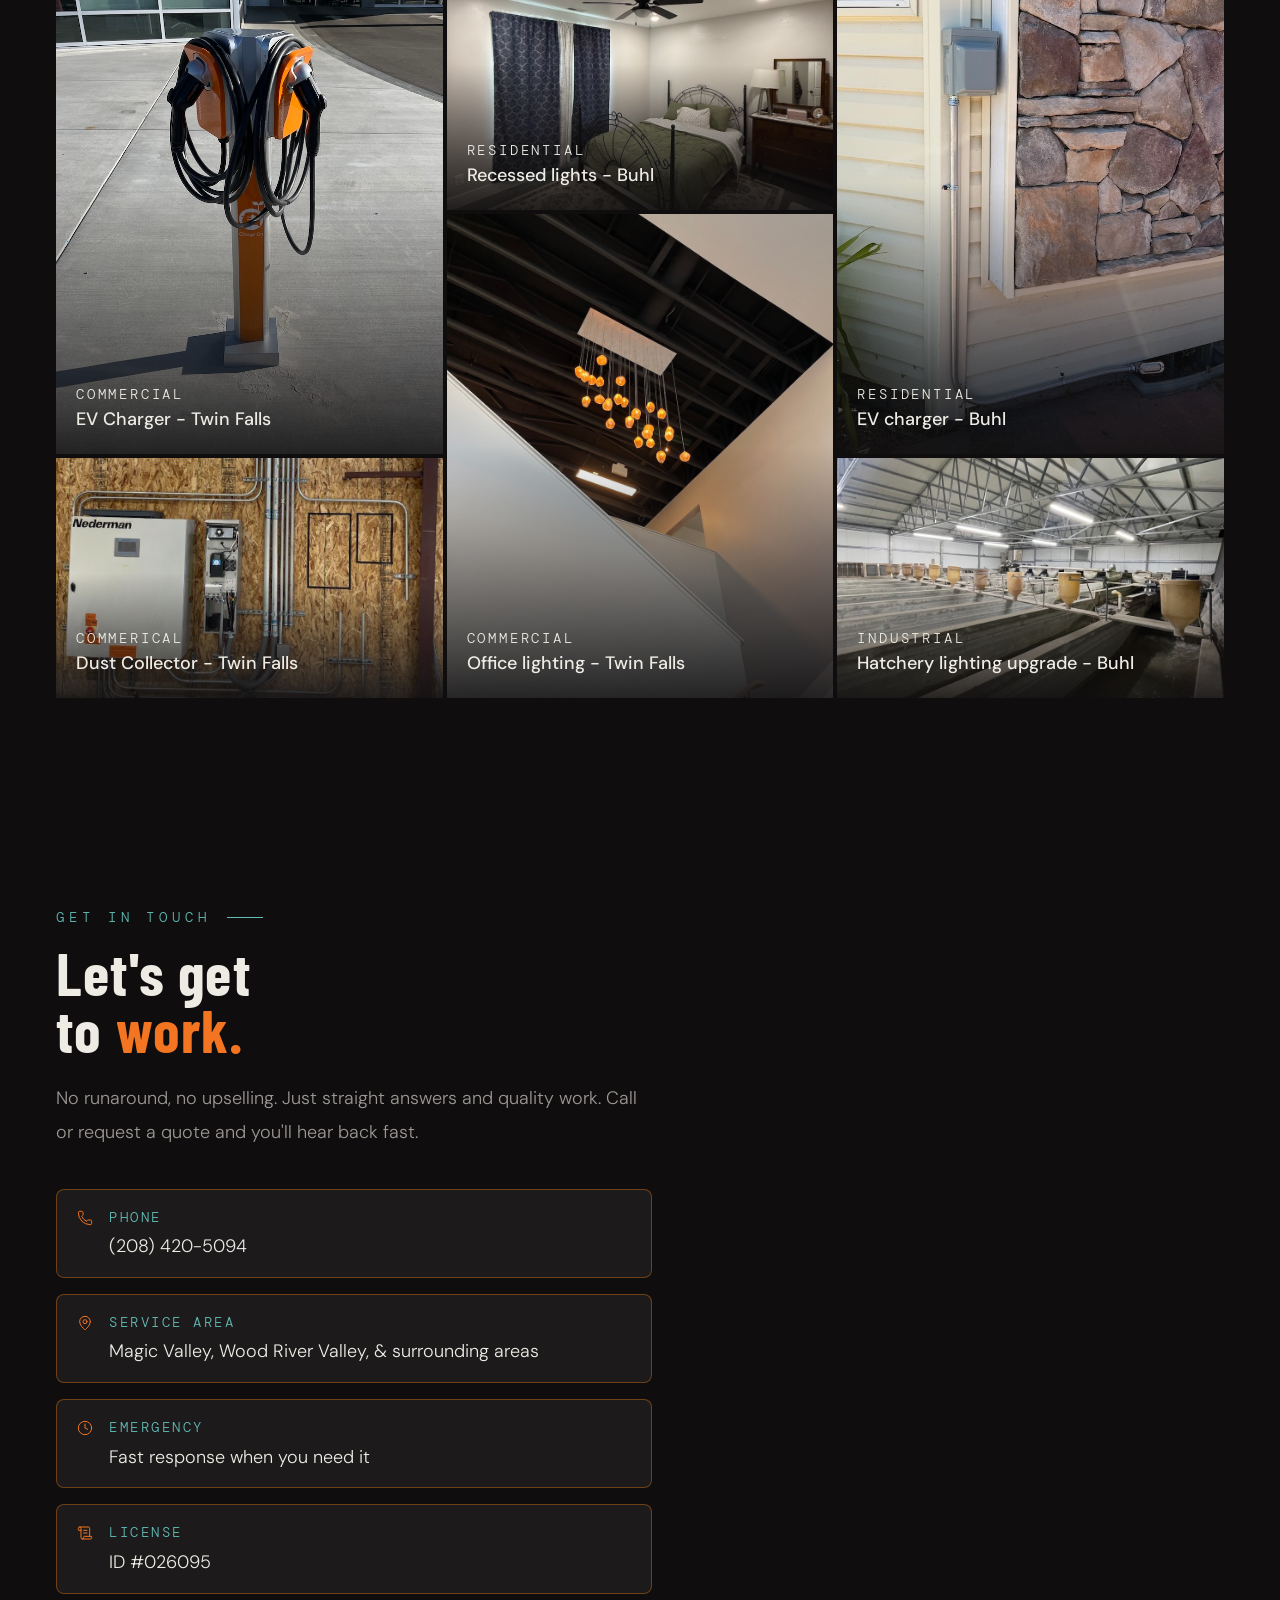
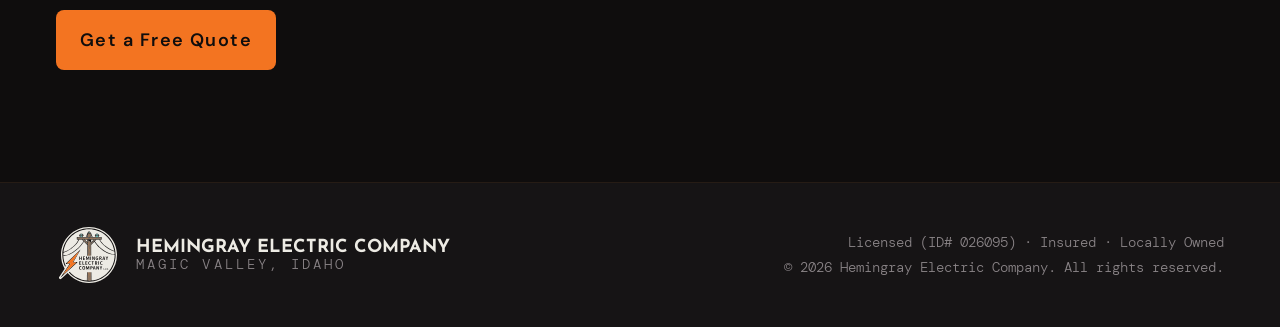
==== commit 324f2dc5: "small update" ====
--- a/indexsoon.html
+++ b/indexsoon.html
@@ -278,7 +278,7 @@
         <div class="w-bg w-bg-5" aria-hidden="true"><img src="img/industrial/hatchery-lighting-upgrade-buhl.jpg" alt=""/></div>
         <div class="w-info"><div class="w-cat">Industrial</div><div class="w-title">Hatchery lighting upgrade - Buhl</div></div>
       </article>
-
+      
     </div>
   </section>
 
--- a/css/styles.css
+++ b/css/styles.css
@@ -516,7 +516,6 @@
 .w-cat {
   font-family: var(--font-mono);
   font-size: var(--text-xs); letter-spacing: 0.2em; text-transform: uppercase;
-  color: var(--secondary); margin-bottom: 0.4rem;
 }
 .w-title { font-size: var(--text-md); font-weight: 500; }
 
